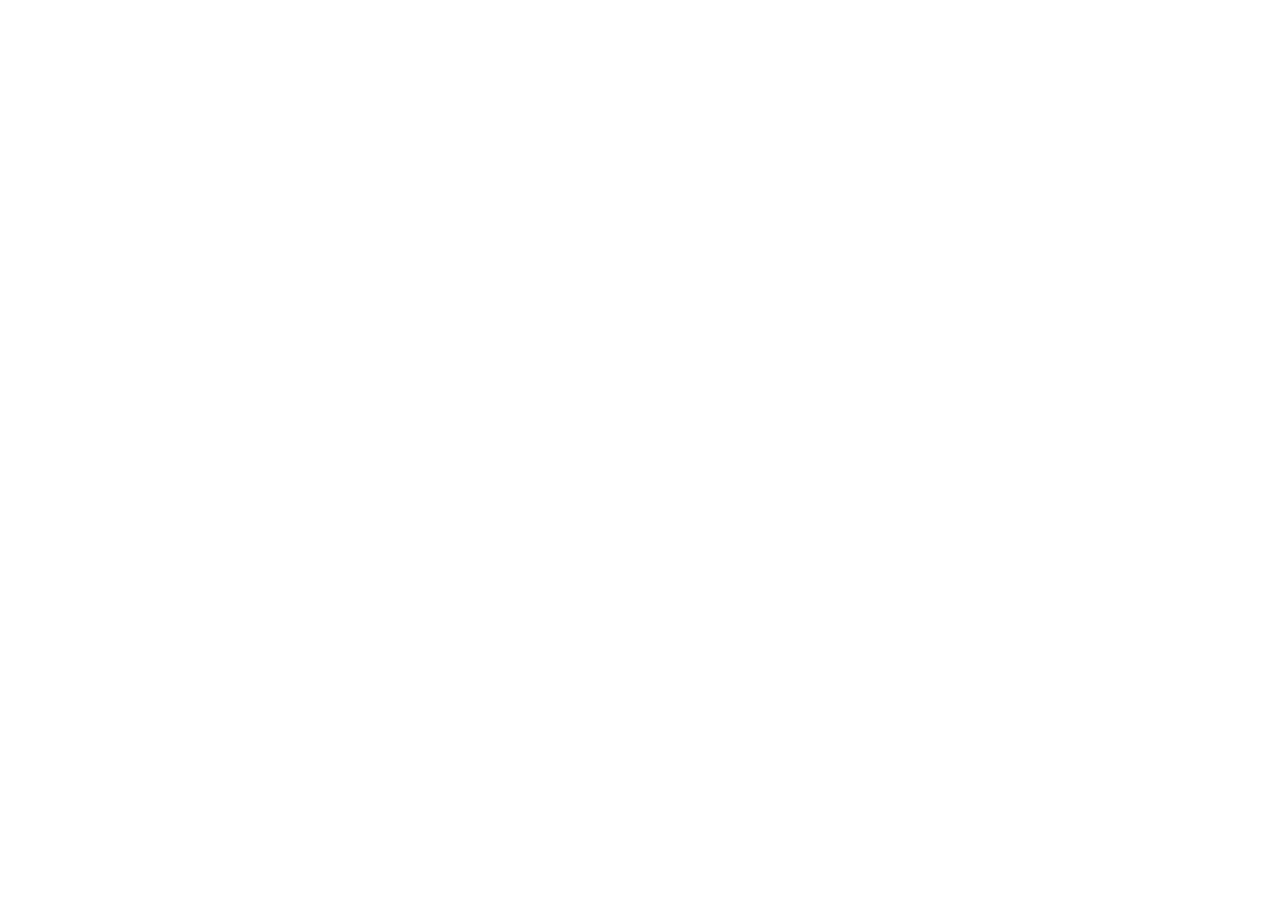
==== index.html @ 992f18fa "first commit" ====
<!DOCTYPE html>
<html lang="en">
  <head>
    <meta charset="UTF-8" />
    <meta name="viewport" content="width=device-width, initial-scale=1.0" />
    <link
      href="https://cdn.jsdelivr.net/npm/bootstrap@5.3.2/dist/css/bootstrap.min.css"
      rel="stylesheet"
      integrity="sha384-T3c6CoIi6uLrA9TneNEoa7RxnatzjcDSCmG1MXxSR1GAsXEV/Dwwykc2MPK8M2HN"
      crossorigin="anonymous"
    />
    <title>Document</title>
  </head>
  <body>
    <script
      src="https://cdn.jsdelivr.net/npm/@popperjs/core@2.11.8/dist/umd/popper.min.js"
      integrity="sha384-I7E8VVD/ismYTF4hNIPjVp/Zjvgyol6VFvRkX/vR+Vc4jQkC+hVqc2pM8ODewa9r"
      crossorigin="anonymous"
    ></script>
  </body>
</html>
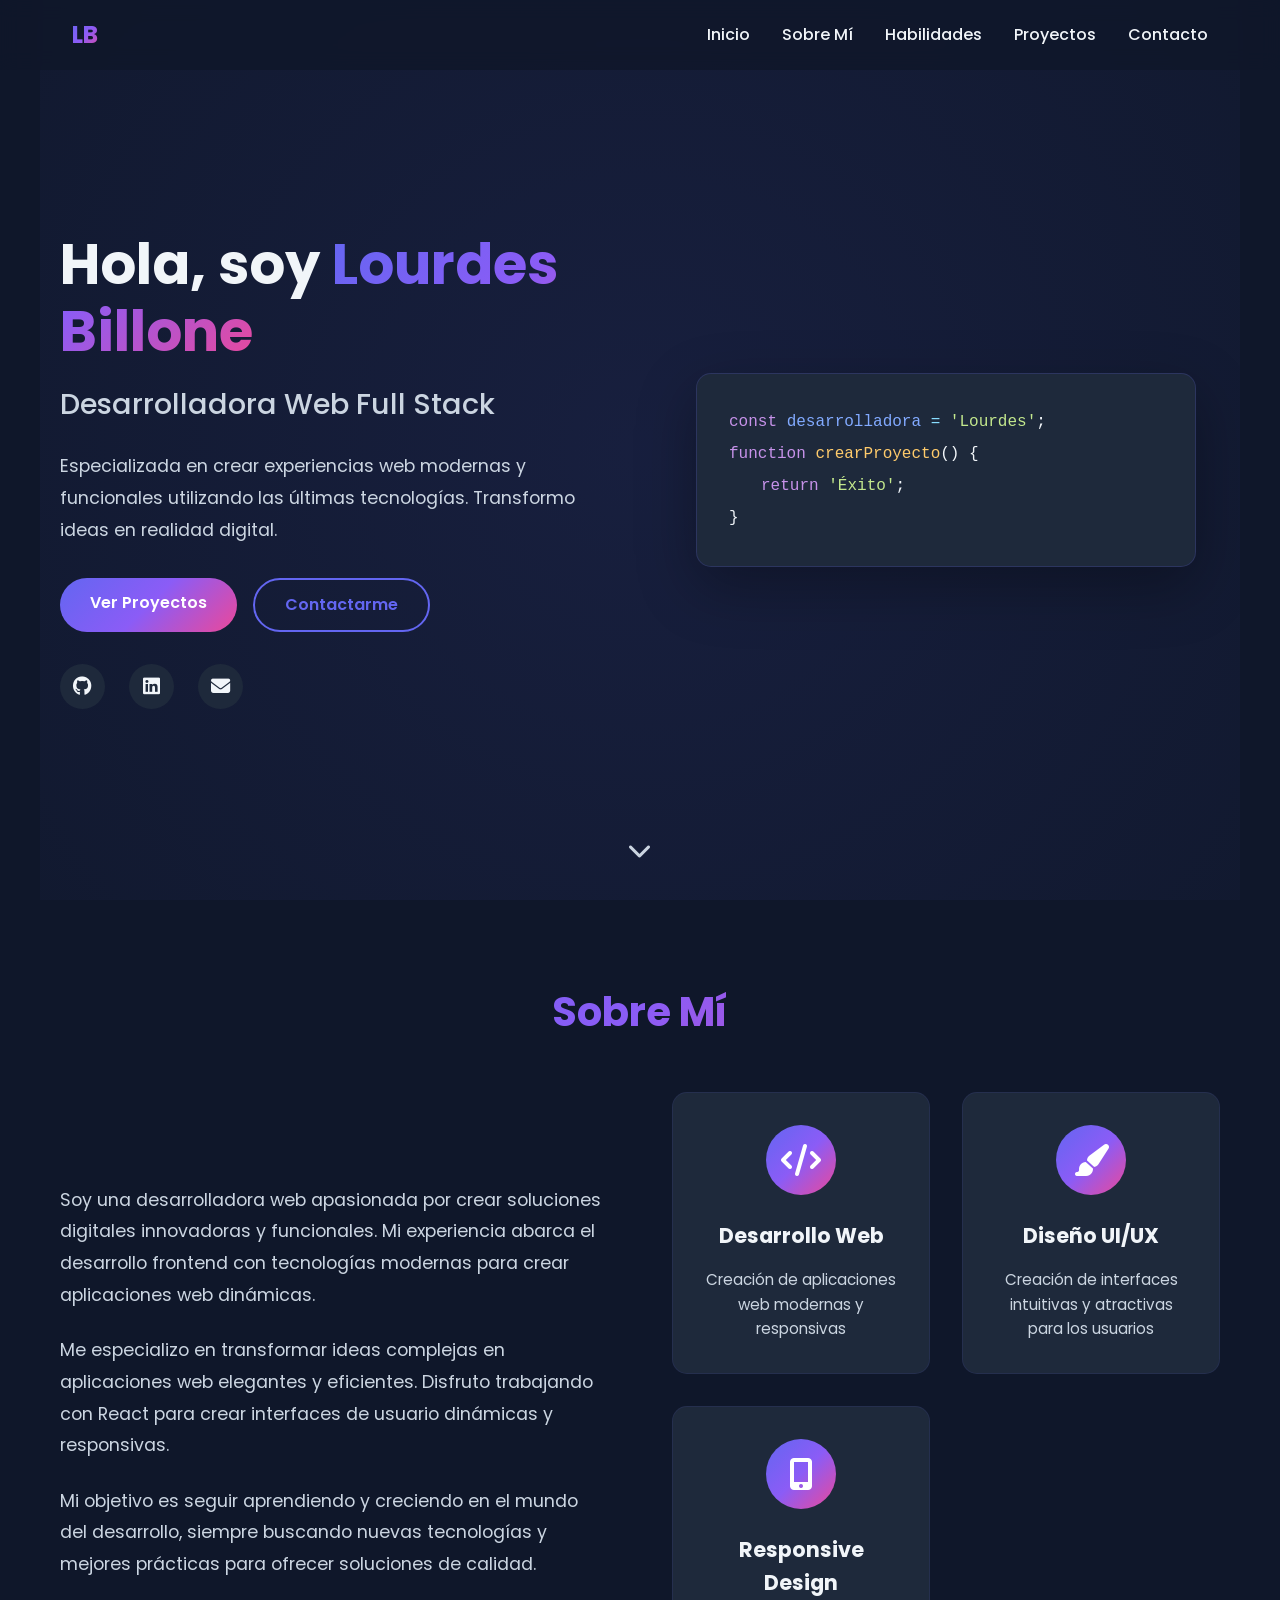
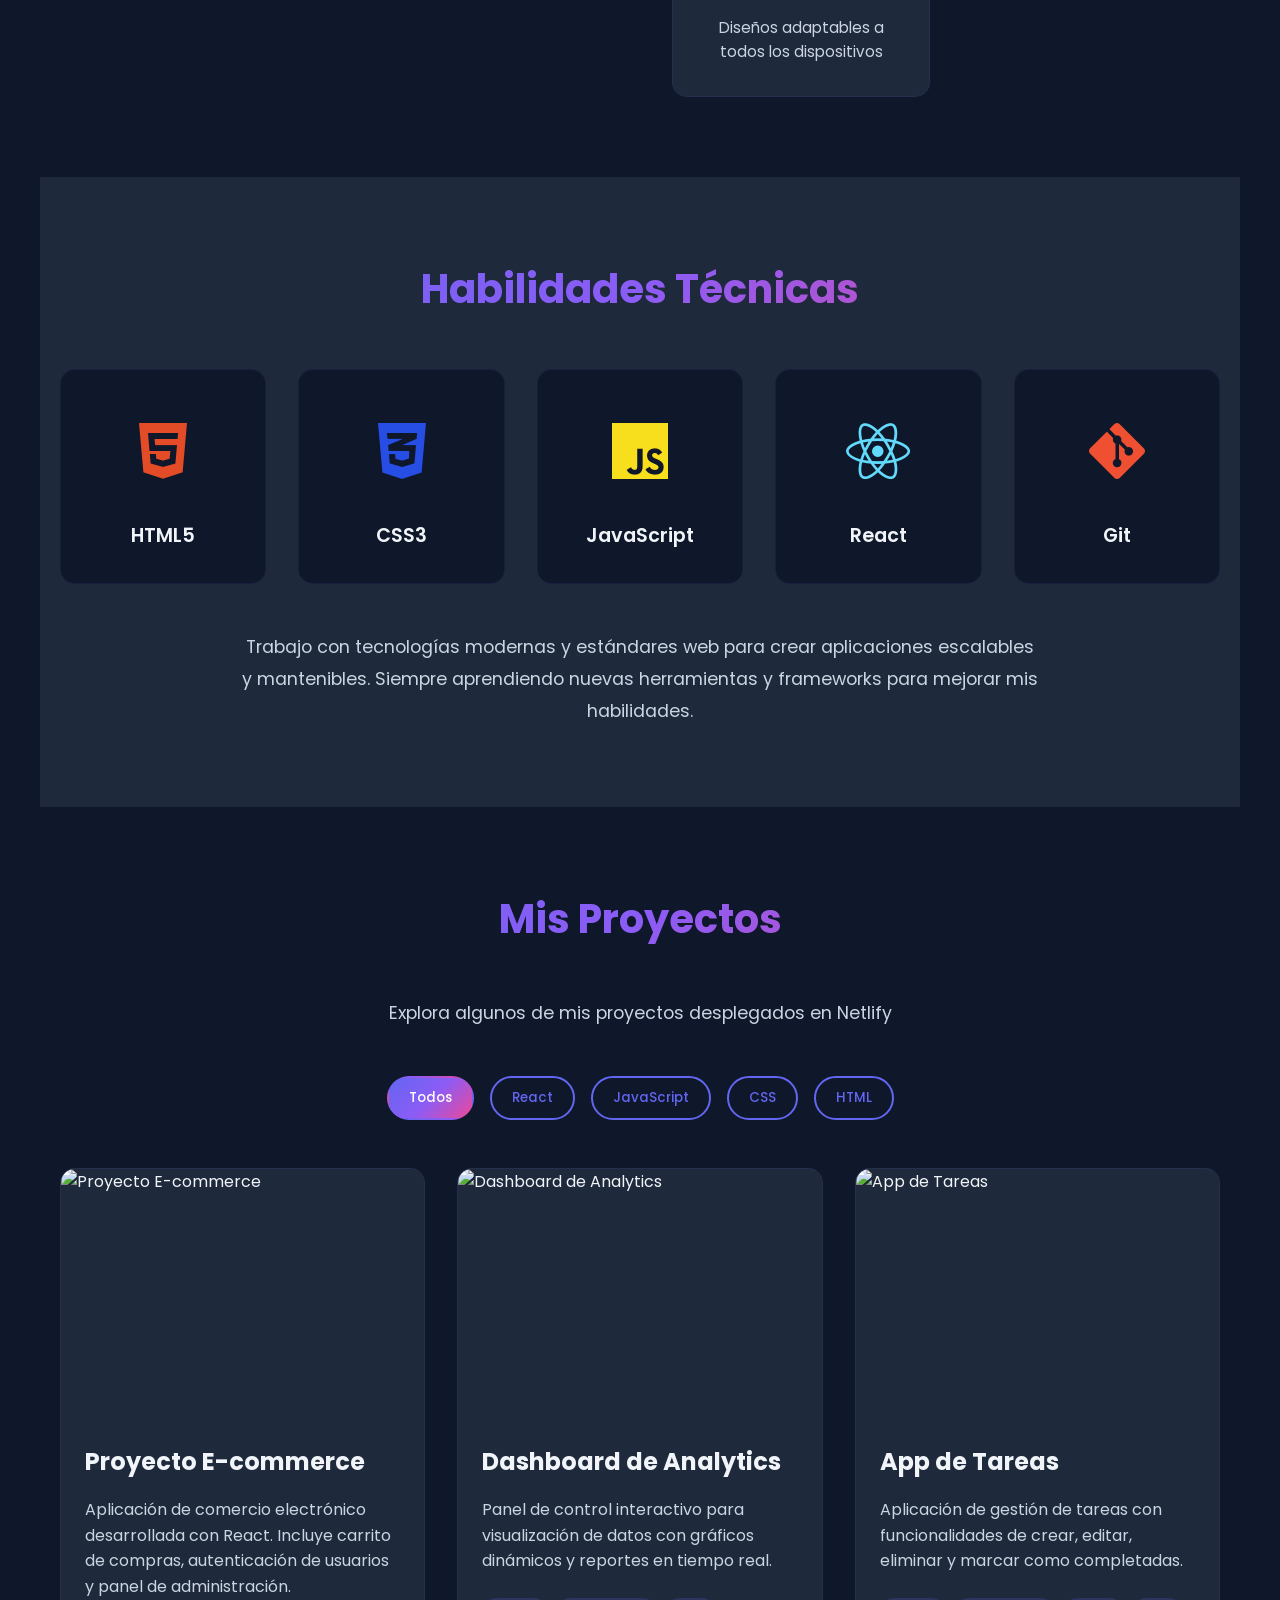
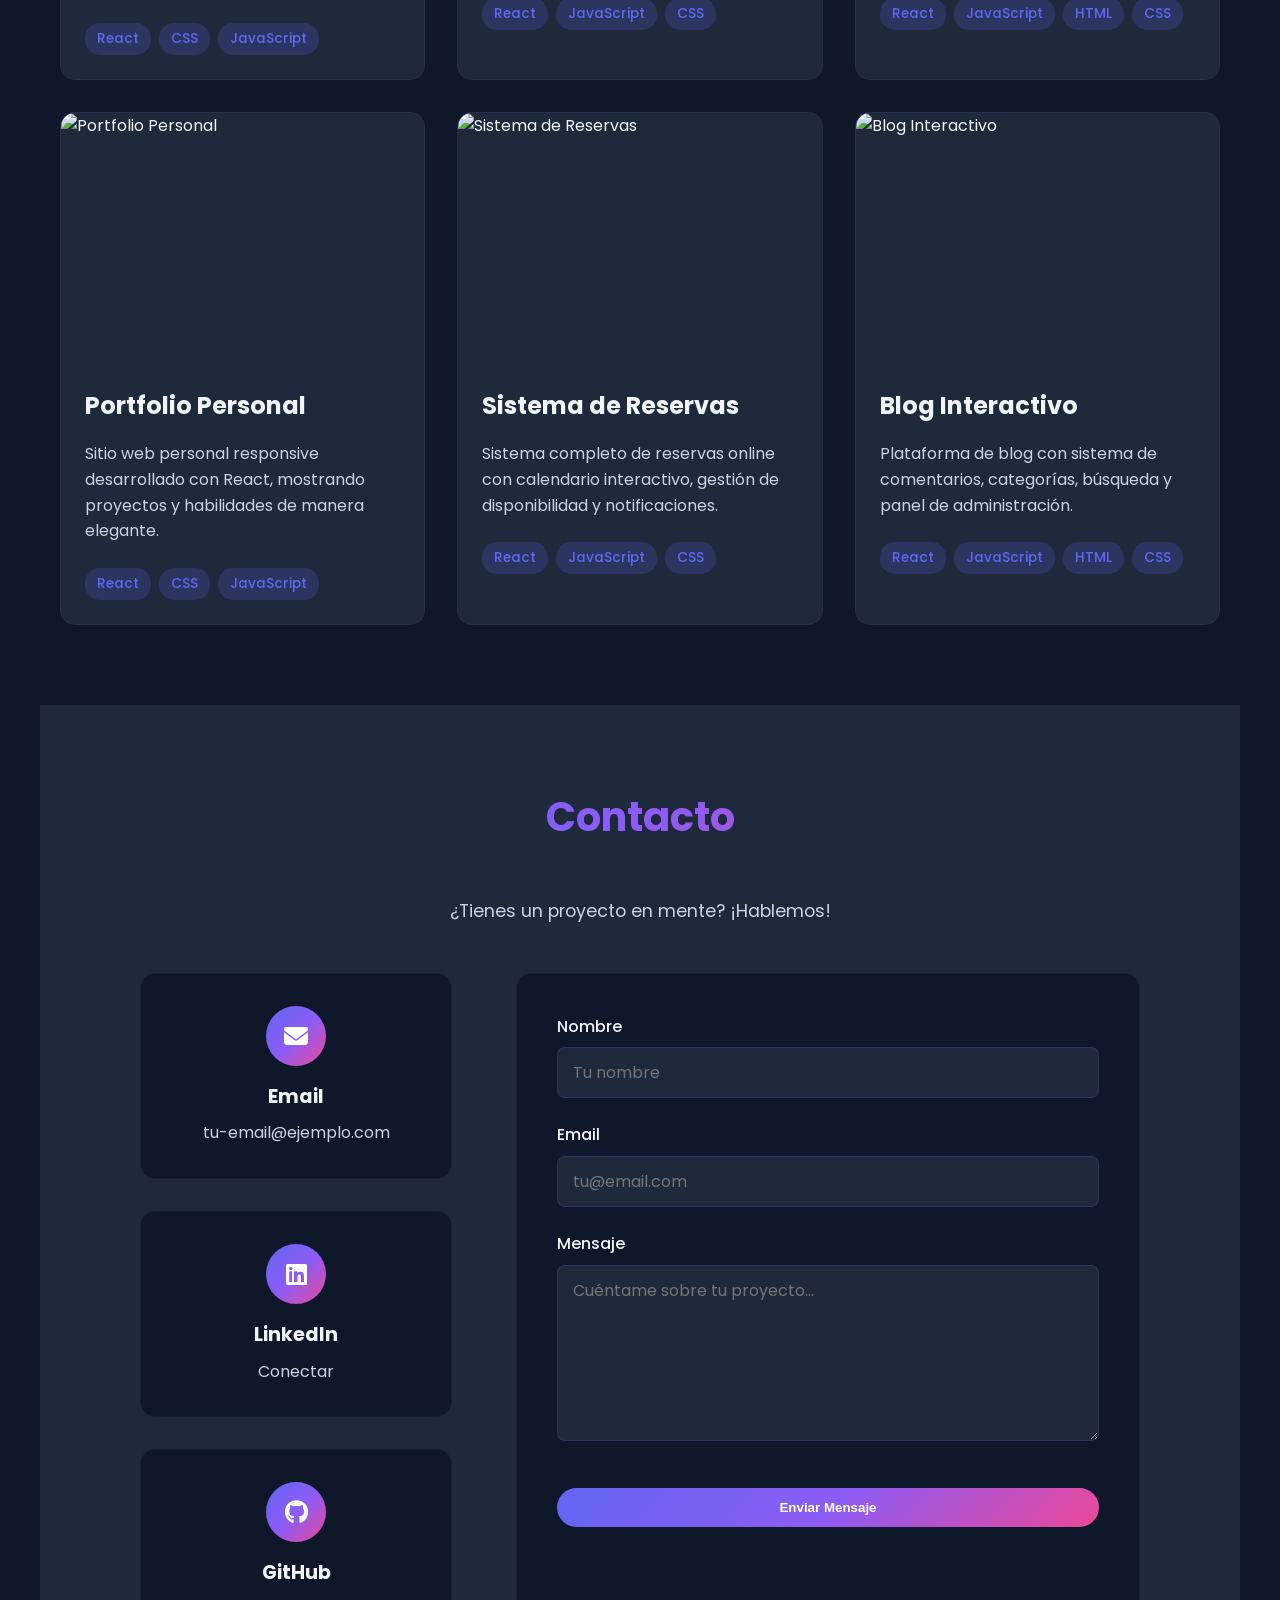
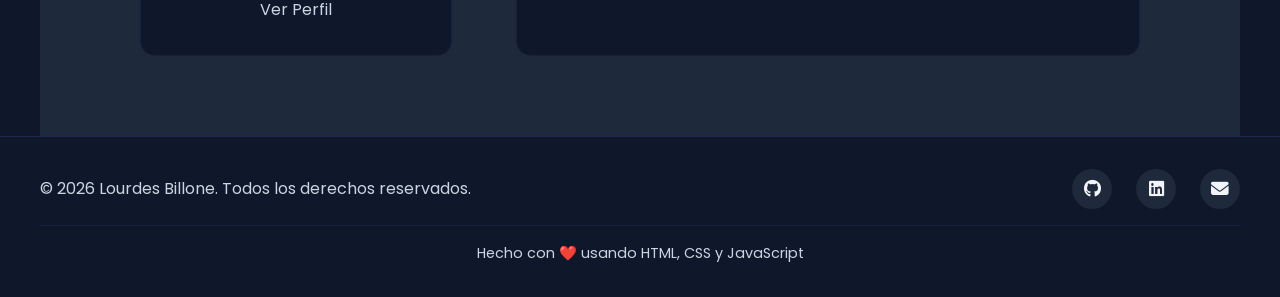
==== commit 888fdb4a: "diseño y logica ok" ====
--- a/index.html
+++ b/index.html
@@ -1,21 +1,353 @@
 <!DOCTYPE html>
-<html lang="en">
+<html lang="es">
   <head>
     <meta charset="UTF-8" />
     <meta name="viewport" content="width=device-width, initial-scale=1.0" />
+    <meta
+      name="description"
+      content="Portfolio de Lourdes Billone - Desarrolladora Web Full Stack"
+    />
+    <title>Lourdes Billone - Portfolio</title>
+    <link rel="preconnect" href="https://fonts.googleapis.com" />
+    <link rel="preconnect" href="https://fonts.gstatic.com" crossorigin />
     <link
-      href="https://cdn.jsdelivr.net/npm/bootstrap@5.3.2/dist/css/bootstrap.min.css"
+      href="https://fonts.googleapis.com/css2?family=Poppins:wght@300;400;500;600;700&display=swap"
       rel="stylesheet"
-      integrity="sha384-T3c6CoIi6uLrA9TneNEoa7RxnatzjcDSCmG1MXxSR1GAsXEV/Dwwykc2MPK8M2HN"
-      crossorigin="anonymous"
     />
-    <title>Document</title>
+    <link
+      rel="stylesheet"
+      href="https://cdnjs.cloudflare.com/ajax/libs/font-awesome/6.4.0/css/all.min.css"
+    />
+    <link rel="stylesheet" href="css/styles.css" />
   </head>
   <body>
-    <script
-      src="https://cdn.jsdelivr.net/npm/@popperjs/core@2.11.8/dist/umd/popper.min.js"
-      integrity="sha384-I7E8VVD/ismYTF4hNIPjVp/Zjvgyol6VFvRkX/vR+Vc4jQkC+hVqc2pM8ODewa9r"
-      crossorigin="anonymous"
-    ></script>
+    <!-- Header -->
+    <header class="header" id="header">
+      <nav class="nav-container">
+        <div class="logo" onclick="scrollToSection('hero')">
+          <span class="logo-text">LB</span>
+        </div>
+        <ul class="nav-menu" id="navMenu">
+          <li>
+            <a href="#hero" onclick="scrollToSection('hero'); return false;"
+              >Inicio</a
+            >
+          </li>
+          <li>
+            <a href="#about" onclick="scrollToSection('about'); return false;"
+              >Sobre Mí</a
+            >
+          </li>
+          <li>
+            <a href="#skills" onclick="scrollToSection('skills'); return false;"
+              >Habilidades</a
+            >
+          </li>
+          <li>
+            <a
+              href="#projects"
+              onclick="scrollToSection('projects'); return false;"
+              >Proyectos</a
+            >
+          </li>
+          <li>
+            <a
+              href="#contact"
+              onclick="scrollToSection('contact'); return false;"
+              >Contacto</a
+            >
+          </li>
+        </ul>
+        <div class="hamburger" id="hamburger" onclick="toggleMenu()">
+          <span></span>
+          <span></span>
+          <span></span>
+        </div>
+      </nav>
+    </header>
+
+    <!-- Hero Section -->
+    <section id="hero" class="hero">
+      <div class="hero-content">
+        <div class="hero-text">
+          <h1 class="hero-title">
+            Hola, soy <span class="gradient-text">Lourdes Billone</span>
+          </h1>
+          <h2 class="hero-subtitle">Desarrolladora Web Full Stack</h2>
+          <p class="hero-description">
+            Especializada en crear experiencias web modernas y funcionales
+            utilizando las últimas tecnologías. Transformo ideas en realidad
+            digital.
+          </p>
+          <div class="hero-buttons">
+            <a
+              href="#projects"
+              class="btn-primary"
+              onclick="scrollToSection('projects'); return false;"
+            >
+              Ver Proyectos
+            </a>
+            <a
+              href="#contact"
+              class="btn-secondary"
+              onclick="scrollToSection('contact'); return false;"
+            >
+              Contactarme
+            </a>
+          </div>
+          <div class="hero-social">
+            <a
+              href="https://github.com"
+              target="_blank"
+              rel="noopener noreferrer"
+              aria-label="GitHub"
+            >
+              <i class="fab fa-github"></i>
+            </a>
+            <a
+              href="https://linkedin.com"
+              target="_blank"
+              rel="noopener noreferrer"
+              aria-label="LinkedIn"
+            >
+              <i class="fab fa-linkedin"></i>
+            </a>
+            <a href="mailto:tu-email@ejemplo.com" aria-label="Email">
+              <i class="fas fa-envelope"></i>
+            </a>
+          </div>
+        </div>
+        <div class="hero-image">
+          <div class="hero-illustration">
+            <div class="code-snippet">
+              <div class="code-line">
+                <span class="code-keyword">const</span>
+                <span class="code-variable"> desarrolladora</span>
+                <span class="code-operator"> = </span>
+                <span class="code-string">'Lourdes'</span>;
+              </div>
+              <div class="code-line">
+                <span class="code-keyword">function</span>
+                <span class="code-function"> crearProyecto</span>() {
+              </div>
+              <div class="code-line indent">
+                <span class="code-keyword">return</span>
+                <span class="code-string"> 'Éxito'</span>;
+              </div>
+              <div class="code-line">}</div>
+            </div>
+          </div>
+        </div>
+      </div>
+      <div class="scroll-indicator">
+        <i class="fas fa-chevron-down"></i>
+      </div>
+    </section>
+
+    <!-- About Section -->
+    <section id="about" class="about">
+      <h2 class="section-title">Sobre Mí</h2>
+      <div class="about-content">
+        <div class="about-text">
+          <p>
+            Soy una desarrolladora web apasionada por crear soluciones digitales
+            innovadoras y funcionales. Mi experiencia abarca el desarrollo
+            frontend con tecnologías modernas para crear aplicaciones web
+            dinámicas.
+          </p>
+          <p>
+            Me especializo en transformar ideas complejas en aplicaciones web
+            elegantes y eficientes. Disfruto trabajando con React para crear
+            interfaces de usuario dinámicas y responsivas.
+          </p>
+          <p>
+            Mi objetivo es seguir aprendiendo y creciendo en el mundo del
+            desarrollo, siempre buscando nuevas tecnologías y mejores prácticas
+            para ofrecer soluciones de calidad.
+          </p>
+        </div>
+        <div class="about-image">
+          <div class="about-card">
+            <div class="card-icon">
+              <i class="fas fa-code"></i>
+            </div>
+            <h3>Desarrollo Web</h3>
+            <p>Creación de aplicaciones web modernas y responsivas</p>
+          </div>
+          <div class="about-card">
+            <div class="card-icon">
+              <i class="fas fa-paint-brush"></i>
+            </div>
+            <h3>Diseño UI/UX</h3>
+            <p>
+              Creación de interfaces intuitivas y atractivas para los usuarios
+            </p>
+          </div>
+          <div class="about-card">
+            <div class="card-icon">
+              <i class="fas fa-mobile-alt"></i>
+            </div>
+            <h3>Responsive Design</h3>
+            <p>Diseños adaptables a todos los dispositivos</p>
+          </div>
+        </div>
+      </div>
+    </section>
+
+    <!-- Skills Section -->
+    <section id="skills" class="skills">
+      <h2 class="section-title">Habilidades Técnicas</h2>
+      <div class="skills-container" id="skillsContainer">
+        <!-- Skills will be loaded by JavaScript -->
+      </div>
+      <div class="skills-description">
+        <p>
+          Trabajo con tecnologías modernas y estándares web para crear
+          aplicaciones escalables y mantenibles. Siempre aprendiendo nuevas
+          herramientas y frameworks para mejorar mis habilidades.
+        </p>
+      </div>
+    </section>
+
+    <!-- Projects Section -->
+    <section id="projects" class="projects">
+      <h2 class="section-title">Mis Proyectos</h2>
+      <p class="projects-subtitle">
+        Explora algunos de mis proyectos desplegados en Netlify
+      </p>
+
+      <div class="filter-buttons" id="filterButtons">
+        <!-- Filter buttons will be loaded by JavaScript -->
+      </div>
+
+      <div class="projects-grid" id="projectsGrid">
+        <!-- Projects will be loaded by JavaScript -->
+      </div>
+
+      <div class="no-projects" id="noProjects" style="display: none">
+        <p>No hay proyectos disponibles con este filtro.</p>
+      </div>
+    </section>
+
+    <!-- Contact Section -->
+    <section id="contact" class="contact">
+      <h2 class="section-title">Contacto</h2>
+      <p class="contact-subtitle">¿Tienes un proyecto en mente? ¡Hablemos!</p>
+      <div class="contact-content">
+        <div class="contact-info">
+          <div class="info-card">
+            <div class="info-icon">
+              <i class="fas fa-envelope"></i>
+            </div>
+            <h3>Email</h3>
+            <p>tu-email@ejemplo.com</p>
+          </div>
+          <div class="info-card">
+            <div class="info-icon">
+              <i class="fab fa-linkedin"></i>
+            </div>
+            <h3>LinkedIn</h3>
+            <a
+              href="https://linkedin.com"
+              target="_blank"
+              rel="noopener noreferrer"
+            >
+              Conectar
+            </a>
+          </div>
+          <div class="info-card">
+            <div class="info-icon">
+              <i class="fab fa-github"></i>
+            </div>
+            <h3>GitHub</h3>
+            <a
+              href="https://github.com"
+              target="_blank"
+              rel="noopener noreferrer"
+            >
+              Ver Perfil
+            </a>
+          </div>
+        </div>
+        <form
+          class="contact-form"
+          id="contactForm"
+          onsubmit="handleSubmit(event)"
+        >
+          <div class="form-group">
+            <label for="name">Nombre</label>
+            <input
+              type="text"
+              id="name"
+              name="name"
+              required
+              placeholder="Tu nombre"
+            />
+          </div>
+          <div class="form-group">
+            <label for="email">Email</label>
+            <input
+              type="email"
+              id="email"
+              name="email"
+              required
+              placeholder="tu@email.com"
+            />
+          </div>
+          <div class="form-group">
+            <label for="message">Mensaje</label>
+            <textarea
+              id="message"
+              name="message"
+              required
+              rows="6"
+              placeholder="Cuéntame sobre tu proyecto..."
+            ></textarea>
+          </div>
+          <button type="submit" class="btn-primary">Enviar Mensaje</button>
+        </form>
+      </div>
+    </section>
+
+    <!-- Footer -->
+    <footer class="footer">
+      <div class="footer-content">
+        <div class="footer-text">
+          <p>
+            &copy; <span id="currentYear"></span> Lourdes Billone. Todos los
+            derechos reservados.
+          </p>
+        </div>
+        <div class="footer-social">
+          <a
+            href="https://github.com"
+            target="_blank"
+            rel="noopener noreferrer"
+            aria-label="GitHub"
+          >
+            <i class="fab fa-github"></i>
+          </a>
+          <a
+            href="https://linkedin.com"
+            target="_blank"
+            rel="noopener noreferrer"
+            aria-label="LinkedIn"
+          >
+            <i class="fab fa-linkedin"></i>
+          </a>
+          <a href="mailto:tu-email@ejemplo.com" aria-label="Email">
+            <i class="fas fa-envelope"></i>
+          </a>
+        </div>
+      </div>
+      <div class="footer-bottom">
+        <p>
+          Hecho con <span class="heart">❤️</span> usando HTML, CSS y JavaScript
+        </p>
+      </div>
+    </footer>
+
+    <script src="js/projects.js"></script>
+    <script src="js/main.js"></script>
   </body>
 </html>
--- a/css/styles.css
+++ b/css/styles.css
@@ -0,0 +1,1004 @@
+* {
+  margin: 0;
+  padding: 0;
+  box-sizing: border-box;
+}
+
+:root {
+  --primary-color: #6366f1;
+  --secondary-color: #8b5cf6;
+  --accent-color: #ec4899;
+  --dark-bg: #0f172a;
+  --dark-card: #1e293b;
+  --text-primary: #f1f5f9;
+  --text-secondary: #cbd5e1;
+  --gradient: linear-gradient(135deg, #6366f1 0%, #8b5cf6 50%, #ec4899 100%);
+}
+
+body {
+  font-family: 'Poppins', sans-serif;
+  background-color: var(--dark-bg);
+  color: var(--text-primary);
+  line-height: 1.6;
+  overflow-x: hidden;
+}
+
+html {
+  scroll-behavior: smooth;
+}
+
+/* Scrollbar personalizada */
+::-webkit-scrollbar {
+  width: 10px;
+}
+
+::-webkit-scrollbar-track {
+  background: var(--dark-bg);
+}
+
+::-webkit-scrollbar-thumb {
+  background: var(--gradient);
+  border-radius: 5px;
+}
+
+::-webkit-scrollbar-thumb:hover {
+  background: var(--primary-color);
+}
+
+/* Header */
+.header {
+  position: fixed;
+  top: 0;
+  width: 100%;
+  z-index: 1000;
+  background: rgba(15, 23, 42, 0.8);
+  backdrop-filter: blur(10px);
+  transition: all 0.3s ease;
+}
+
+.header.scrolled {
+  background: rgba(15, 23, 42, 0.95);
+  box-shadow: 0 4px 20px rgba(0, 0, 0, 0.3);
+}
+
+.nav-container {
+  max-width: 1200px;
+  margin: 0 auto;
+  padding: 1rem 2rem;
+  display: flex;
+  justify-content: space-between;
+  align-items: center;
+}
+
+.logo {
+  font-size: 1.5rem;
+  font-weight: 700;
+  cursor: pointer;
+  background: var(--gradient);
+  -webkit-background-clip: text;
+  -webkit-text-fill-color: transparent;
+  background-clip: text;
+}
+
+.nav-menu {
+  display: flex;
+  list-style: none;
+  gap: 2rem;
+  align-items: center;
+}
+
+.nav-menu a {
+  color: var(--text-primary);
+  text-decoration: none;
+  font-weight: 500;
+  transition: color 0.3s ease;
+  position: relative;
+}
+
+.nav-menu a::after {
+  content: '';
+  position: absolute;
+  bottom: -5px;
+  left: 0;
+  width: 0;
+  height: 2px;
+  background: var(--gradient);
+  transition: width 0.3s ease;
+}
+
+.nav-menu a:hover {
+  color: var(--primary-color);
+}
+
+.nav-menu a:hover::after {
+  width: 100%;
+}
+
+.hamburger {
+  display: none;
+  flex-direction: column;
+  cursor: pointer;
+  gap: 5px;
+}
+
+.hamburger span {
+  width: 25px;
+  height: 3px;
+  background: var(--text-primary);
+  border-radius: 3px;
+  transition: all 0.3s ease;
+}
+
+/* Hero Section */
+.hero {
+  min-height: 100vh;
+  display: flex;
+  align-items: center;
+  justify-content: center;
+  padding: 120px 20px 80px;
+  position: relative;
+  overflow: hidden;
+}
+
+.hero::before {
+  content: '';
+  position: absolute;
+  top: -50%;
+  right: -50%;
+  width: 200%;
+  height: 200%;
+  background: radial-gradient(circle, rgba(99, 102, 241, 0.1) 0%, transparent 70%);
+  animation: pulse 15s ease-in-out infinite;
+}
+
+@keyframes pulse {
+  0%, 100% {
+    transform: scale(1);
+    opacity: 0.5;
+  }
+  50% {
+    transform: scale(1.1);
+    opacity: 0.8;
+  }
+}
+
+.hero-content {
+  max-width: 1200px;
+  width: 100%;
+  display: grid;
+  grid-template-columns: 1fr 1fr;
+  gap: 4rem;
+  align-items: center;
+  position: relative;
+  z-index: 1;
+}
+
+.hero-text {
+  animation: fadeInUp 0.8s ease-out;
+}
+
+.hero-title {
+  font-size: 3.5rem;
+  font-weight: 700;
+  line-height: 1.2;
+  margin-bottom: 1rem;
+}
+
+.gradient-text {
+  background: var(--gradient);
+  -webkit-background-clip: text;
+  -webkit-text-fill-color: transparent;
+  background-clip: text;
+}
+
+.hero-subtitle {
+  font-size: 1.8rem;
+  color: var(--text-secondary);
+  margin-bottom: 1.5rem;
+  font-weight: 500;
+}
+
+.hero-description {
+  font-size: 1.1rem;
+  color: var(--text-secondary);
+  margin-bottom: 2rem;
+  line-height: 1.8;
+}
+
+.hero-buttons {
+  display: flex;
+  gap: 1rem;
+  margin-bottom: 2rem;
+  flex-wrap: wrap;
+}
+
+.hero-social {
+  display: flex;
+  gap: 1.5rem;
+}
+
+.hero-social a {
+  width: 45px;
+  height: 45px;
+  border-radius: 50%;
+  background: var(--dark-card);
+  display: flex;
+  align-items: center;
+  justify-content: center;
+  color: var(--text-primary);
+  font-size: 1.2rem;
+  transition: all 0.3s ease;
+  text-decoration: none;
+}
+
+.hero-social a:hover {
+  background: var(--gradient);
+  transform: translateY(-5px);
+  box-shadow: 0 10px 25px rgba(99, 102, 241, 0.4);
+}
+
+.hero-image {
+  display: flex;
+  justify-content: center;
+  align-items: center;
+  animation: fadeIn 1s ease-out 0.3s both;
+}
+
+.hero-illustration {
+  width: 100%;
+  max-width: 500px;
+}
+
+.code-snippet {
+  background: var(--dark-card);
+  border-radius: 15px;
+  padding: 2rem;
+  box-shadow: 0 20px 60px rgba(0, 0, 0, 0.3);
+  border: 1px solid rgba(99, 102, 241, 0.2);
+}
+
+.code-line {
+  font-family: 'Courier New', monospace;
+  font-size: 1rem;
+  line-height: 2;
+  color: var(--text-primary);
+}
+
+.code-line.indent {
+  padding-left: 2rem;
+}
+
+.code-keyword {
+  color: #c792ea;
+}
+
+.code-variable {
+  color: #82aaff;
+}
+
+.code-operator {
+  color: #89ddff;
+}
+
+.code-string {
+  color: #c3e88d;
+}
+
+.code-function {
+  color: #ffcb6b;
+}
+
+.scroll-indicator {
+  position: absolute;
+  bottom: 30px;
+  left: 50%;
+  transform: translateX(-50%);
+  animation: bounce 2s infinite;
+  color: var(--text-secondary);
+  font-size: 1.5rem;
+}
+
+@keyframes bounce {
+  0%, 20%, 50%, 80%, 100% {
+    transform: translateX(-50%) translateY(0);
+  }
+  40% {
+    transform: translateX(-50%) translateY(-10px);
+  }
+  60% {
+    transform: translateX(-50%) translateY(-5px);
+  }
+}
+
+@keyframes fadeInUp {
+  from {
+    opacity: 0;
+    transform: translateY(30px);
+  }
+  to {
+    opacity: 1;
+    transform: translateY(0);
+  }
+}
+
+@keyframes fadeIn {
+  from {
+    opacity: 0;
+  }
+  to {
+    opacity: 1;
+  }
+}
+
+/* Secciones */
+section {
+  padding: 80px 20px;
+  max-width: 1200px;
+  margin: 0 auto;
+}
+
+.section-title {
+  font-size: 2.5rem;
+  font-weight: 700;
+  text-align: center;
+  margin-bottom: 3rem;
+  background: var(--gradient);
+  -webkit-background-clip: text;
+  -webkit-text-fill-color: transparent;
+  background-clip: text;
+}
+
+/* About Section */
+.about {
+  background: var(--dark-bg);
+}
+
+.about-content {
+  display: grid;
+  grid-template-columns: 1fr 1fr;
+  gap: 4rem;
+  align-items: center;
+}
+
+.about-text {
+  font-size: 1.1rem;
+  line-height: 1.8;
+  color: var(--text-secondary);
+}
+
+.about-text p {
+  margin-bottom: 1.5rem;
+}
+
+.about-image {
+  display: grid;
+  grid-template-columns: repeat(auto-fit, minmax(200px, 1fr));
+  gap: 2rem;
+}
+
+.about-card {
+  background: var(--dark-card);
+  padding: 2rem;
+  border-radius: 15px;
+  text-align: center;
+  transition: transform 0.3s ease, box-shadow 0.3s ease;
+  border: 1px solid rgba(99, 102, 241, 0.1);
+}
+
+.about-card:hover {
+  transform: translateY(-10px);
+  box-shadow: 0 20px 40px rgba(99, 102, 241, 0.2);
+  border-color: var(--primary-color);
+}
+
+.card-icon {
+  width: 70px;
+  height: 70px;
+  margin: 0 auto 1.5rem;
+  background: var(--gradient);
+  border-radius: 50%;
+  display: flex;
+  align-items: center;
+  justify-content: center;
+  font-size: 2rem;
+  color: white;
+}
+
+.about-card h3 {
+  font-size: 1.3rem;
+  margin-bottom: 1rem;
+  color: var(--text-primary);
+}
+
+.about-card p {
+  color: var(--text-secondary);
+  font-size: 0.95rem;
+  line-height: 1.6;
+}
+
+/* Skills Section */
+.skills {
+  background: var(--dark-card);
+}
+
+.skills-container {
+  display: grid;
+  grid-template-columns: repeat(auto-fit, minmax(150px, 1fr));
+  gap: 2rem;
+  margin-bottom: 3rem;
+}
+
+.skill-card {
+  background: var(--dark-bg);
+  padding: 2rem;
+  border-radius: 15px;
+  text-align: center;
+  transition: transform 0.3s ease, box-shadow 0.3s ease;
+  border: 1px solid rgba(99, 102, 241, 0.1);
+}
+
+.skill-card:hover {
+  transform: translateY(-10px) scale(1.05);
+  box-shadow: 0 20px 40px rgba(99, 102, 241, 0.3);
+  border-color: var(--primary-color);
+}
+
+.skill-icon {
+  font-size: 4rem;
+  margin-bottom: 1rem;
+  transition: transform 0.3s ease;
+}
+
+.skill-card:hover .skill-icon {
+  transform: scale(1.2) rotate(5deg);
+}
+
+.skill-card h3 {
+  font-size: 1.2rem;
+  color: var(--text-primary);
+  font-weight: 600;
+}
+
+.skills-description {
+  text-align: center;
+  max-width: 800px;
+  margin: 0 auto;
+  color: var(--text-secondary);
+  font-size: 1.1rem;
+  line-height: 1.8;
+}
+
+/* Projects Section */
+.projects {
+  background: var(--dark-bg);
+}
+
+.projects-subtitle {
+  text-align: center;
+  color: var(--text-secondary);
+  font-size: 1.1rem;
+  margin-bottom: 3rem;
+}
+
+.filter-buttons {
+  display: flex;
+  justify-content: center;
+  gap: 1rem;
+  margin-bottom: 3rem;
+  flex-wrap: wrap;
+}
+
+.filter-btn {
+  padding: 10px 20px;
+  border: 2px solid var(--primary-color);
+  background: transparent;
+  color: var(--primary-color);
+  border-radius: 25px;
+  cursor: pointer;
+  font-weight: 500;
+  transition: all 0.3s ease;
+  font-family: 'Poppins', sans-serif;
+}
+
+.filter-btn:hover {
+  background: var(--primary-color);
+  color: white;
+  transform: translateY(-2px);
+}
+
+.filter-btn.active {
+  background: var(--gradient);
+  border-color: transparent;
+  color: white;
+}
+
+.projects-grid {
+  display: grid;
+  grid-template-columns: repeat(auto-fill, minmax(350px, 1fr));
+  gap: 2rem;
+}
+
+.project-card {
+  background: var(--dark-card);
+  border-radius: 15px;
+  overflow: hidden;
+  transition: transform 0.3s ease, box-shadow 0.3s ease;
+  border: 1px solid rgba(99, 102, 241, 0.1);
+}
+
+.project-card:hover {
+  transform: translateY(-10px);
+  box-shadow: 0 20px 40px rgba(99, 102, 241, 0.3);
+  border-color: var(--primary-color);
+}
+
+.project-image {
+  position: relative;
+  width: 100%;
+  height: 250px;
+  overflow: hidden;
+}
+
+.project-image img {
+  width: 100%;
+  height: 100%;
+  object-fit: cover;
+  transition: transform 0.3s ease;
+}
+
+.project-card:hover .project-image img {
+  transform: scale(1.1);
+}
+
+.project-overlay {
+  position: absolute;
+  top: 0;
+  left: 0;
+  width: 100%;
+  height: 100%;
+  background: rgba(15, 23, 42, 0.9);
+  display: flex;
+  align-items: center;
+  justify-content: center;
+  gap: 1rem;
+  opacity: 0;
+  transition: opacity 0.3s ease;
+}
+
+.project-card:hover .project-overlay {
+  opacity: 1;
+}
+
+.project-link {
+  padding: 12px 24px;
+  background: var(--gradient);
+  color: white;
+  text-decoration: none;
+  border-radius: 25px;
+  font-weight: 600;
+  display: flex;
+  align-items: center;
+  gap: 8px;
+  transition: transform 0.3s ease;
+}
+
+.project-link:hover {
+  transform: scale(1.05);
+}
+
+.project-link.github {
+  background: var(--dark-card);
+  border: 2px solid var(--primary-color);
+  color: var(--primary-color);
+}
+
+.project-link.github:hover {
+  background: var(--primary-color);
+  color: white;
+}
+
+.project-content {
+  padding: 1.5rem;
+}
+
+.project-content h3 {
+  font-size: 1.5rem;
+  margin-bottom: 1rem;
+  color: var(--text-primary);
+}
+
+.project-content p {
+  color: var(--text-secondary);
+  line-height: 1.6;
+  margin-bottom: 1.5rem;
+}
+
+.project-technologies {
+  display: flex;
+  flex-wrap: wrap;
+  gap: 0.5rem;
+}
+
+.tech-tag {
+  padding: 5px 12px;
+  background: rgba(99, 102, 241, 0.2);
+  color: var(--primary-color);
+  border-radius: 15px;
+  font-size: 0.85rem;
+  font-weight: 500;
+}
+
+.no-projects {
+  text-align: center;
+  padding: 3rem;
+  color: var(--text-secondary);
+  font-size: 1.2rem;
+}
+
+/* Contact Section */
+.contact {
+  background: var(--dark-card);
+}
+
+.contact-subtitle {
+  text-align: center;
+  color: var(--text-secondary);
+  font-size: 1.1rem;
+  margin-bottom: 3rem;
+}
+
+.contact-content {
+  display: grid;
+  grid-template-columns: 1fr 2fr;
+  gap: 4rem;
+  max-width: 1000px;
+  margin: 0 auto;
+}
+
+.contact-info {
+  display: flex;
+  flex-direction: column;
+  gap: 2rem;
+}
+
+.info-card {
+  background: var(--dark-bg);
+  padding: 2rem;
+  border-radius: 15px;
+  text-align: center;
+  border: 1px solid rgba(99, 102, 241, 0.1);
+  transition: transform 0.3s ease, box-shadow 0.3s ease;
+}
+
+.info-card:hover {
+  transform: translateY(-5px);
+  box-shadow: 0 10px 30px rgba(99, 102, 241, 0.2);
+  border-color: var(--primary-color);
+}
+
+.info-icon {
+  width: 60px;
+  height: 60px;
+  margin: 0 auto 1rem;
+  background: var(--gradient);
+  border-radius: 50%;
+  display: flex;
+  align-items: center;
+  justify-content: center;
+  font-size: 1.5rem;
+  color: white;
+}
+
+.info-card h3 {
+  font-size: 1.2rem;
+  margin-bottom: 0.5rem;
+  color: var(--text-primary);
+}
+
+.info-card p,
+.info-card a {
+  color: var(--text-secondary);
+  text-decoration: none;
+  transition: color 0.3s ease;
+}
+
+.info-card a:hover {
+  color: var(--primary-color);
+}
+
+.contact-form {
+  background: var(--dark-bg);
+  padding: 2.5rem;
+  border-radius: 15px;
+  border: 1px solid rgba(99, 102, 241, 0.1);
+}
+
+.form-group {
+  margin-bottom: 1.5rem;
+}
+
+.form-group label {
+  display: block;
+  margin-bottom: 0.5rem;
+  color: var(--text-primary);
+  font-weight: 500;
+}
+
+.form-group input,
+.form-group textarea {
+  width: 100%;
+  padding: 12px 15px;
+  background: var(--dark-card);
+  border: 1px solid rgba(99, 102, 241, 0.2);
+  border-radius: 8px;
+  color: var(--text-primary);
+  font-family: 'Poppins', sans-serif;
+  font-size: 1rem;
+  transition: border-color 0.3s ease;
+}
+
+.form-group input:focus,
+.form-group textarea:focus {
+  outline: none;
+  border-color: var(--primary-color);
+}
+
+.form-group textarea {
+  resize: vertical;
+  min-height: 120px;
+}
+
+.contact-form .btn-primary {
+  width: 100%;
+  margin-top: 1rem;
+}
+
+/* Footer */
+.footer {
+  background: var(--dark-bg);
+  border-top: 1px solid rgba(99, 102, 241, 0.2);
+  padding: 2rem 20px;
+}
+
+.footer-content {
+  max-width: 1200px;
+  margin: 0 auto;
+  display: flex;
+  justify-content: space-between;
+  align-items: center;
+  margin-bottom: 1rem;
+}
+
+.footer-text p {
+  color: var(--text-secondary);
+}
+
+.footer-social {
+  display: flex;
+  gap: 1.5rem;
+}
+
+.footer-social a {
+  width: 40px;
+  height: 40px;
+  border-radius: 50%;
+  background: var(--dark-card);
+  display: flex;
+  align-items: center;
+  justify-content: center;
+  color: var(--text-primary);
+  font-size: 1.1rem;
+  transition: all 0.3s ease;
+  text-decoration: none;
+}
+
+.footer-social a:hover {
+  background: var(--gradient);
+  transform: translateY(-3px);
+}
+
+.footer-bottom {
+  text-align: center;
+  padding-top: 1rem;
+  border-top: 1px solid rgba(99, 102, 241, 0.1);
+  max-width: 1200px;
+  margin: 0 auto;
+}
+
+.footer-bottom p {
+  color: var(--text-secondary);
+  font-size: 0.9rem;
+}
+
+.heart {
+  color: var(--accent-color);
+  animation: heartbeat 1.5s ease-in-out infinite;
+}
+
+@keyframes heartbeat {
+  0%, 100% {
+    transform: scale(1);
+  }
+  50% {
+    transform: scale(1.2);
+  }
+}
+
+/* Botones */
+.btn-primary {
+  background: var(--gradient);
+  border: none;
+  padding: 12px 30px;
+  border-radius: 30px;
+  color: white;
+  font-weight: 600;
+  cursor: pointer;
+  transition: transform 0.3s ease, box-shadow 0.3s ease;
+  text-decoration: none;
+  display: inline-block;
+}
+
+.btn-primary:hover {
+  transform: translateY(-2px);
+  box-shadow: 0 10px 25px rgba(99, 102, 241, 0.4);
+}
+
+.btn-secondary {
+  background: transparent;
+  border: 2px solid var(--primary-color);
+  padding: 12px 30px;
+  border-radius: 30px;
+  color: var(--primary-color);
+  font-weight: 600;
+  cursor: pointer;
+  transition: all 0.3s ease;
+  text-decoration: none;
+  display: inline-block;
+}
+
+.btn-secondary:hover {
+  background: var(--primary-color);
+  color: white;
+  transform: translateY(-2px);
+}
+
+/* Responsive */
+@media (max-width: 768px) {
+  section {
+    padding: 60px 20px;
+  }
+
+  .section-title {
+    font-size: 2rem;
+    margin-bottom: 2rem;
+  }
+
+  .hamburger {
+    display: flex;
+  }
+
+  .nav-menu {
+    position: fixed;
+    left: -100%;
+    top: 70px;
+    flex-direction: column;
+    background: var(--dark-card);
+    width: 100%;
+    text-align: center;
+    transition: 0.3s;
+    box-shadow: 0 10px 27px rgba(0, 0, 0, 0.05);
+    padding: 2rem 0;
+    gap: 0;
+  }
+
+  .nav-menu.active {
+    left: 0;
+  }
+
+  .nav-menu li {
+    padding: 1rem 0;
+    width: 100%;
+  }
+
+  .hamburger.active span:nth-child(1) {
+    transform: rotate(45deg) translate(5px, 5px);
+  }
+
+  .hamburger.active span:nth-child(2) {
+    opacity: 0;
+  }
+
+  .hamburger.active span:nth-child(3) {
+    transform: rotate(-45deg) translate(7px, -6px);
+  }
+
+  .hero-content {
+    grid-template-columns: 1fr;
+    text-align: center;
+  }
+
+  .hero-title {
+    font-size: 2.5rem;
+  }
+
+  .hero-subtitle {
+    font-size: 1.5rem;
+  }
+
+  .hero-buttons {
+    justify-content: center;
+  }
+
+  .hero-social {
+    justify-content: center;
+  }
+
+  .about-content {
+    grid-template-columns: 1fr;
+  }
+
+  .about-image {
+    grid-template-columns: 1fr;
+  }
+
+  .skills-container {
+    grid-template-columns: repeat(auto-fit, minmax(120px, 1fr));
+    gap: 1.5rem;
+  }
+
+  .skill-icon {
+    font-size: 3rem;
+  }
+
+  .projects-grid {
+    grid-template-columns: 1fr;
+  }
+
+  .filter-buttons {
+    gap: 0.5rem;
+  }
+
+  .filter-btn {
+    padding: 8px 16px;
+    font-size: 0.9rem;
+  }
+
+  .project-overlay {
+    flex-direction: column;
+  }
+
+  .contact-content {
+    grid-template-columns: 1fr;
+  }
+
+  .contact-info {
+    flex-direction: row;
+    flex-wrap: wrap;
+  }
+
+  .info-card {
+    flex: 1;
+    min-width: 200px;
+  }
+
+  .contact-form {
+    padding: 1.5rem;
+  }
+
+  .footer-content {
+    flex-direction: column;
+    gap: 1.5rem;
+    text-align: center;
+  }
+}
+
+@media (max-width: 968px) {
+  .hero-title {
+    font-size: 2rem;
+  }
+
+  .hero-subtitle {
+    font-size: 1.2rem;
+  }
+}
+
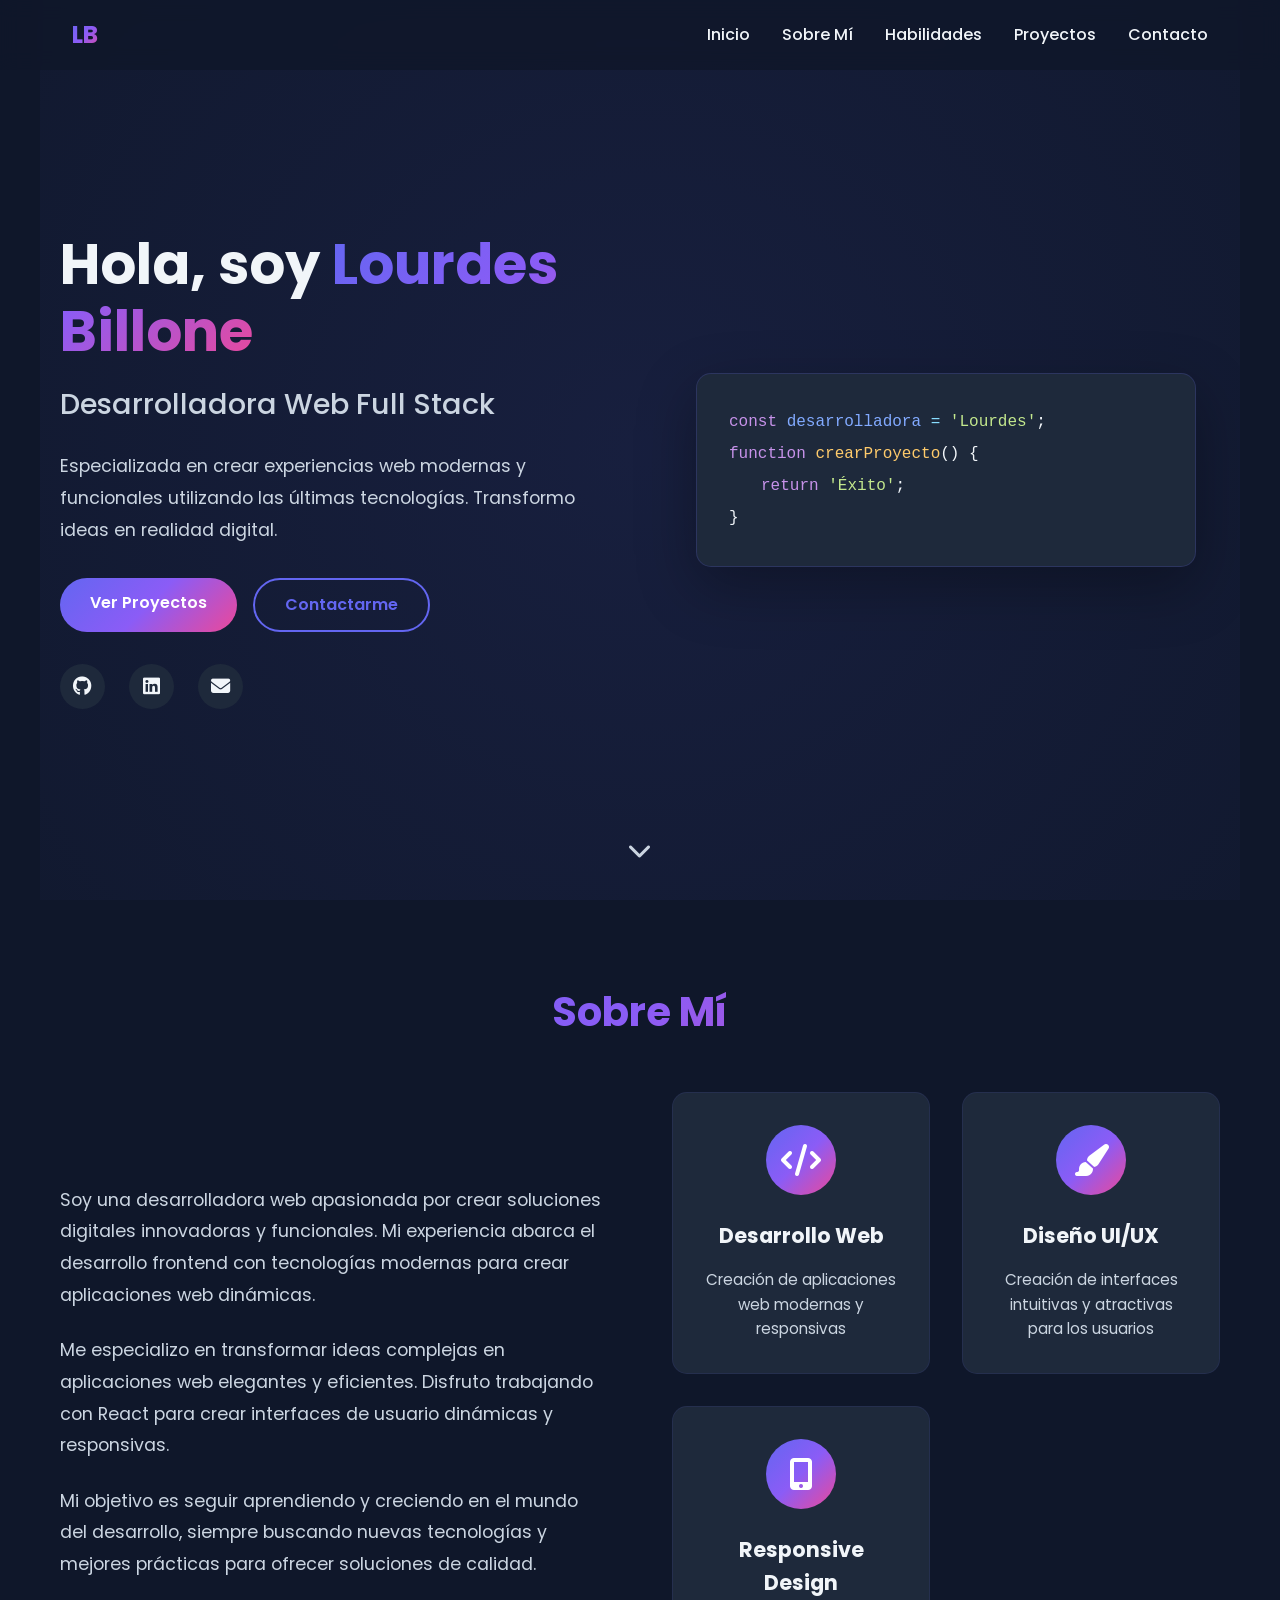
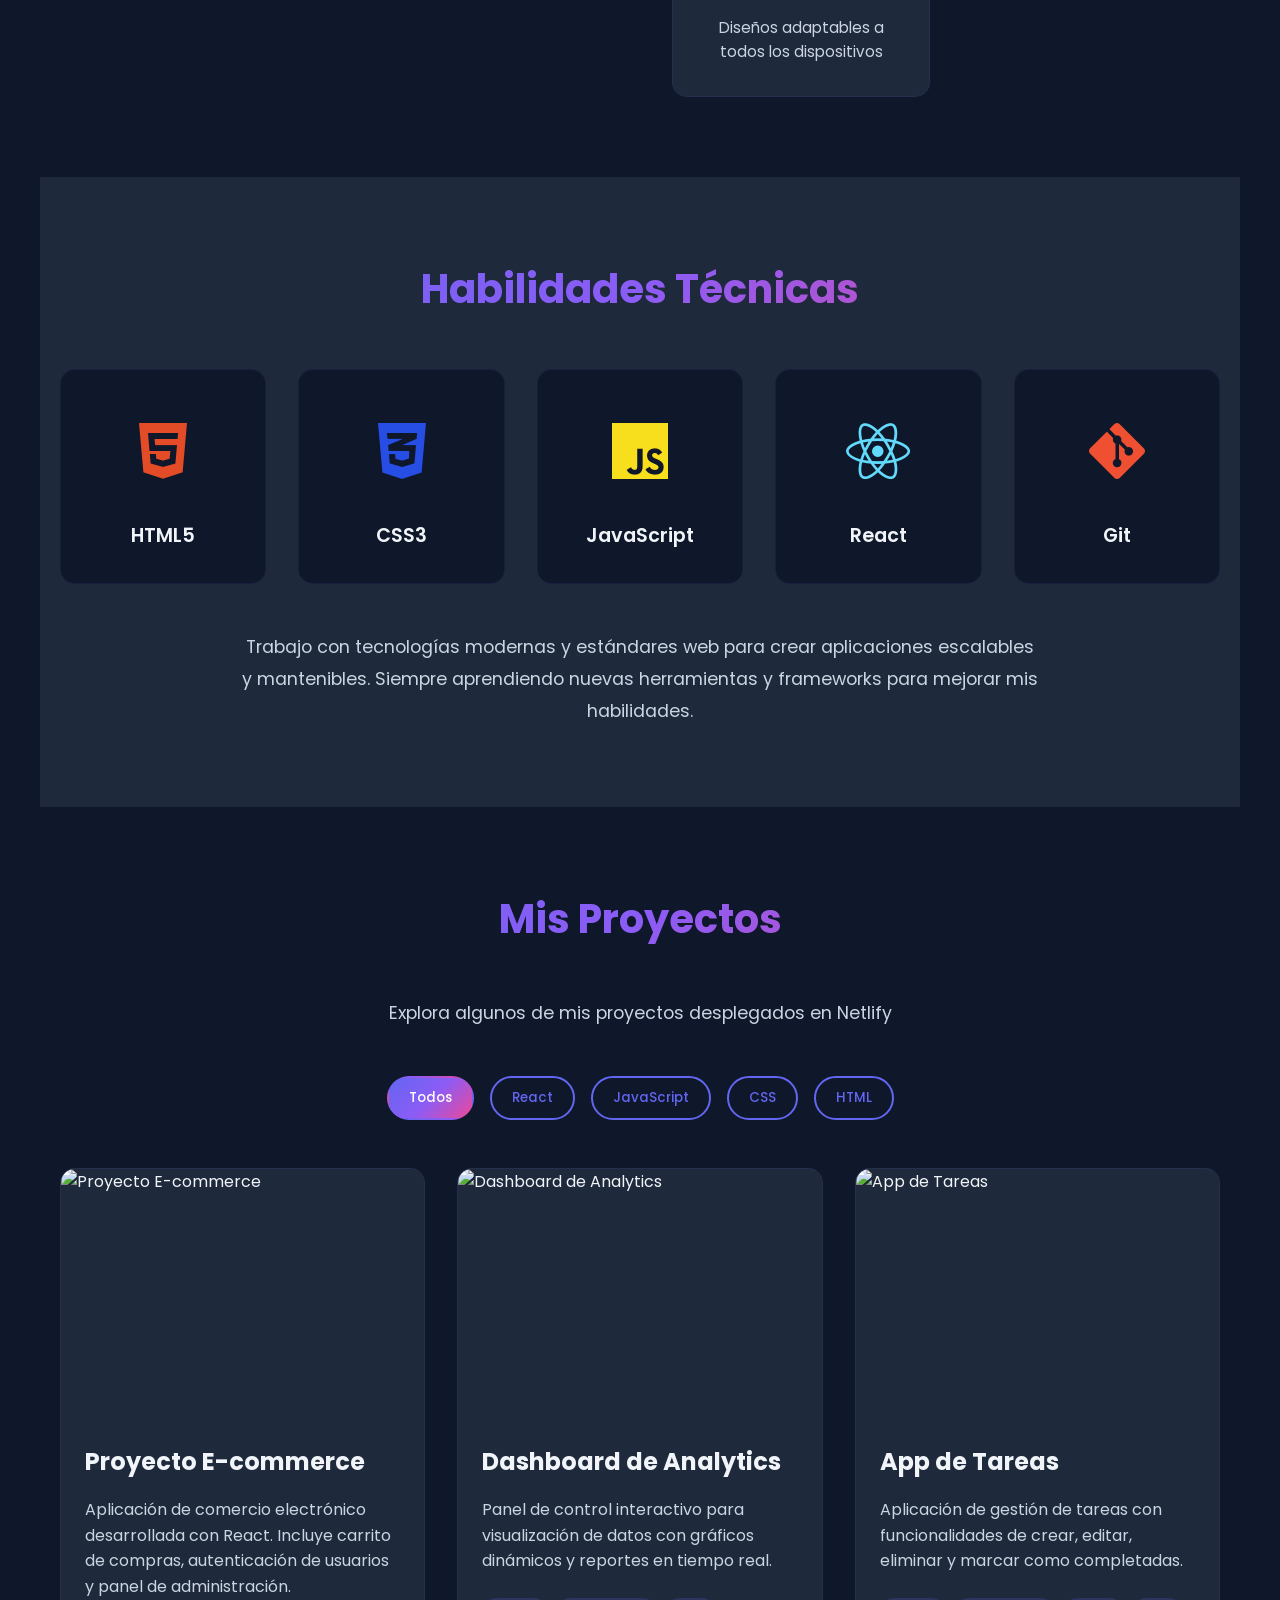
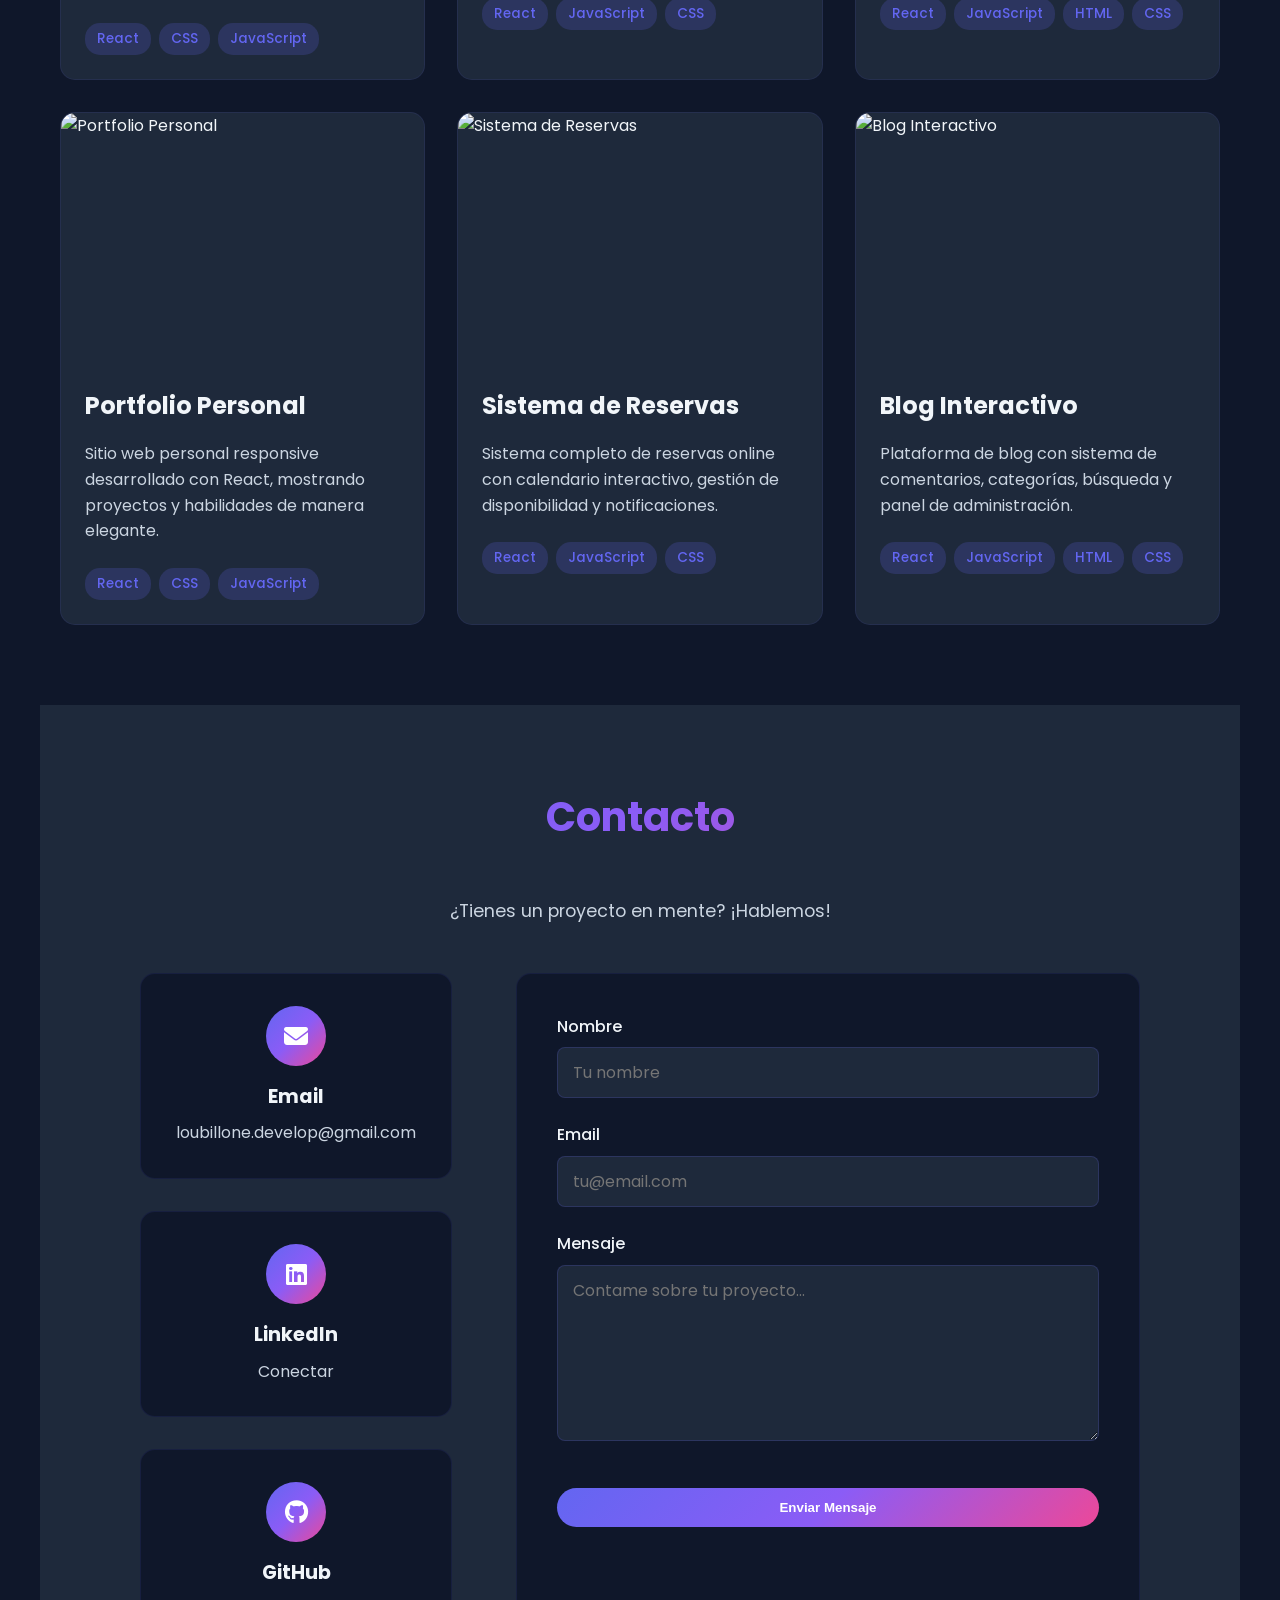
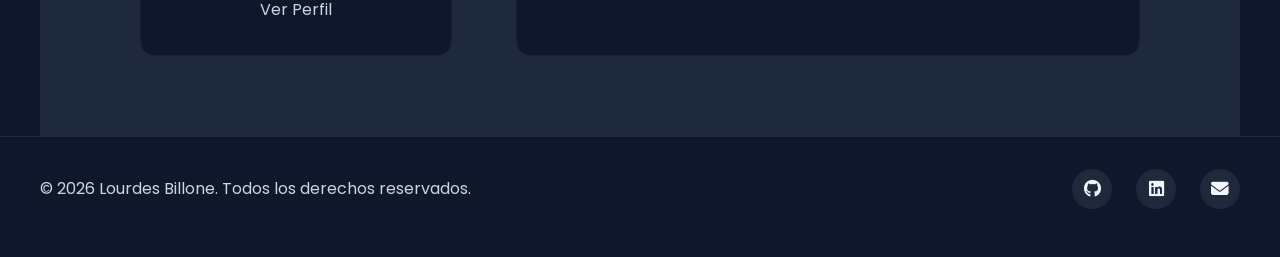
==== commit f0a3eb67: "agrego mis datos de contacto correctos" ====
--- a/index.html
+++ b/index.html
@@ -66,248 +66,250 @@
       </nav>
     </header>
 
-    <!-- Hero Section -->
-    <section id="hero" class="hero">
-      <div class="hero-content">
-        <div class="hero-text">
-          <h1 class="hero-title">
-            Hola, soy <span class="gradient-text">Lourdes Billone</span>
-          </h1>
-          <h2 class="hero-subtitle">Desarrolladora Web Full Stack</h2>
-          <p class="hero-description">
-            Especializada en crear experiencias web modernas y funcionales
-            utilizando las últimas tecnologías. Transformo ideas en realidad
-            digital.
+    <main>
+      <!-- Hero Section -->
+      <section id="hero" class="hero">
+        <div class="hero-content">
+          <div class="hero-text">
+            <h1 class="hero-title">
+              Hola, soy <span class="gradient-text">Lourdes Billone</span>
+            </h1>
+            <h2 class="hero-subtitle">Desarrolladora Web Full Stack</h2>
+            <p class="hero-description">
+              Especializada en crear experiencias web modernas y funcionales
+              utilizando las últimas tecnologías. Transformo ideas en realidad
+              digital.
+            </p>
+            <div class="hero-buttons">
+              <a
+                href="#projects"
+                class="btn-primary"
+                onclick="scrollToSection('projects'); return false;"
+              >
+                Ver Proyectos
+              </a>
+              <a
+                href="#contact"
+                class="btn-secondary"
+                onclick="scrollToSection('contact'); return false;"
+              >
+                Contactarme
+              </a>
+            </div>
+            <div class="hero-social">
+              <a
+                href="https://github.com"
+                target="_blank"
+                rel="noopener noreferrer"
+                aria-label="GitHub"
+              >
+                <i class="fab fa-github"></i>
+              </a>
+              <a
+                href="https://linkedin.com"
+                target="_blank"
+                rel="noopener noreferrer"
+                aria-label="LinkedIn"
+              >
+                <i class="fab fa-linkedin"></i>
+              </a>
+              <a href="mailto:tu-email@ejemplo.com" aria-label="Email">
+                <i class="fas fa-envelope"></i>
+              </a>
+            </div>
+          </div>
+          <div class="hero-image">
+            <div class="hero-illustration">
+              <div class="code-snippet">
+                <div class="code-line">
+                  <span class="code-keyword">const</span>
+                  <span class="code-variable"> desarrolladora</span>
+                  <span class="code-operator"> = </span>
+                  <span class="code-string">'Lourdes'</span>;
+                </div>
+                <div class="code-line">
+                  <span class="code-keyword">function</span>
+                  <span class="code-function"> crearProyecto</span>() {
+                </div>
+                <div class="code-line indent">
+                  <span class="code-keyword">return</span>
+                  <span class="code-string"> 'Éxito'</span>;
+                </div>
+                <div class="code-line">}</div>
+              </div>
+            </div>
+          </div>
+        </div>
+        <div class="scroll-indicator">
+          <i class="fas fa-chevron-down"></i>
+        </div>
+      </section>
+
+      <!-- About Section -->
+      <section id="about" class="about">
+        <h2 class="section-title">Sobre Mí</h2>
+        <div class="about-content">
+          <div class="about-text">
+            <p>
+              Soy una desarrolladora web apasionada por crear soluciones
+              digitales innovadoras y funcionales. Mi experiencia abarca el
+              desarrollo frontend con tecnologías modernas para crear
+              aplicaciones web dinámicas.
+            </p>
+            <p>
+              Me especializo en transformar ideas complejas en aplicaciones web
+              elegantes y eficientes. Disfruto trabajando con React para crear
+              interfaces de usuario dinámicas y responsivas.
+            </p>
+            <p>
+              Mi objetivo es seguir aprendiendo y creciendo en el mundo del
+              desarrollo, siempre buscando nuevas tecnologías y mejores
+              prácticas para ofrecer soluciones de calidad.
+            </p>
+          </div>
+          <div class="about-image">
+            <div class="about-card">
+              <div class="card-icon">
+                <i class="fas fa-code"></i>
+              </div>
+              <h3>Desarrollo Web</h3>
+              <p>Creación de aplicaciones web modernas y responsivas</p>
+            </div>
+            <div class="about-card">
+              <div class="card-icon">
+                <i class="fas fa-paint-brush"></i>
+              </div>
+              <h3>Diseño UI/UX</h3>
+              <p>
+                Creación de interfaces intuitivas y atractivas para los usuarios
+              </p>
+            </div>
+            <div class="about-card">
+              <div class="card-icon">
+                <i class="fas fa-mobile-alt"></i>
+              </div>
+              <h3>Responsive Design</h3>
+              <p>Diseños adaptables a todos los dispositivos</p>
+            </div>
+          </div>
+        </div>
+      </section>
+
+      <!-- Skills Section -->
+      <section id="skills" class="skills">
+        <h2 class="section-title">Habilidades Técnicas</h2>
+        <div class="skills-container" id="skillsContainer">
+          <!-- Skills will be loaded by JavaScript -->
+        </div>
+        <div class="skills-description">
+          <p>
+            Trabajo con tecnologías modernas y estándares web para crear
+            aplicaciones escalables y mantenibles. Siempre aprendiendo nuevas
+            herramientas y frameworks para mejorar mis habilidades.
           </p>
-          <div class="hero-buttons">
-            <a
-              href="#projects"
-              class="btn-primary"
-              onclick="scrollToSection('projects'); return false;"
-            >
-              Ver Proyectos
-            </a>
-            <a
-              href="#contact"
-              class="btn-secondary"
-              onclick="scrollToSection('contact'); return false;"
-            >
-              Contactarme
-            </a>
-          </div>
-          <div class="hero-social">
-            <a
-              href="https://github.com"
-              target="_blank"
-              rel="noopener noreferrer"
-              aria-label="GitHub"
-            >
-              <i class="fab fa-github"></i>
-            </a>
-            <a
-              href="https://linkedin.com"
-              target="_blank"
-              rel="noopener noreferrer"
-              aria-label="LinkedIn"
-            >
-              <i class="fab fa-linkedin"></i>
-            </a>
-            <a href="mailto:tu-email@ejemplo.com" aria-label="Email">
-              <i class="fas fa-envelope"></i>
-            </a>
-          </div>
-        </div>
-        <div class="hero-image">
-          <div class="hero-illustration">
-            <div class="code-snippet">
-              <div class="code-line">
-                <span class="code-keyword">const</span>
-                <span class="code-variable"> desarrolladora</span>
-                <span class="code-operator"> = </span>
-                <span class="code-string">'Lourdes'</span>;
-              </div>
-              <div class="code-line">
-                <span class="code-keyword">function</span>
-                <span class="code-function"> crearProyecto</span>() {
-              </div>
-              <div class="code-line indent">
-                <span class="code-keyword">return</span>
-                <span class="code-string"> 'Éxito'</span>;
-              </div>
-              <div class="code-line">}</div>
-            </div>
-          </div>
-        </div>
-      </div>
-      <div class="scroll-indicator">
-        <i class="fas fa-chevron-down"></i>
-      </div>
-    </section>
-
-    <!-- About Section -->
-    <section id="about" class="about">
-      <h2 class="section-title">Sobre Mí</h2>
-      <div class="about-content">
-        <div class="about-text">
-          <p>
-            Soy una desarrolladora web apasionada por crear soluciones digitales
-            innovadoras y funcionales. Mi experiencia abarca el desarrollo
-            frontend con tecnologías modernas para crear aplicaciones web
-            dinámicas.
-          </p>
-          <p>
-            Me especializo en transformar ideas complejas en aplicaciones web
-            elegantes y eficientes. Disfruto trabajando con React para crear
-            interfaces de usuario dinámicas y responsivas.
-          </p>
-          <p>
-            Mi objetivo es seguir aprendiendo y creciendo en el mundo del
-            desarrollo, siempre buscando nuevas tecnologías y mejores prácticas
-            para ofrecer soluciones de calidad.
-          </p>
-        </div>
-        <div class="about-image">
-          <div class="about-card">
-            <div class="card-icon">
-              <i class="fas fa-code"></i>
-            </div>
-            <h3>Desarrollo Web</h3>
-            <p>Creación de aplicaciones web modernas y responsivas</p>
-          </div>
-          <div class="about-card">
-            <div class="card-icon">
-              <i class="fas fa-paint-brush"></i>
-            </div>
-            <h3>Diseño UI/UX</h3>
-            <p>
-              Creación de interfaces intuitivas y atractivas para los usuarios
-            </p>
-          </div>
-          <div class="about-card">
-            <div class="card-icon">
-              <i class="fas fa-mobile-alt"></i>
-            </div>
-            <h3>Responsive Design</h3>
-            <p>Diseños adaptables a todos los dispositivos</p>
-          </div>
-        </div>
-      </div>
-    </section>
-
-    <!-- Skills Section -->
-    <section id="skills" class="skills">
-      <h2 class="section-title">Habilidades Técnicas</h2>
-      <div class="skills-container" id="skillsContainer">
-        <!-- Skills will be loaded by JavaScript -->
-      </div>
-      <div class="skills-description">
-        <p>
-          Trabajo con tecnologías modernas y estándares web para crear
-          aplicaciones escalables y mantenibles. Siempre aprendiendo nuevas
-          herramientas y frameworks para mejorar mis habilidades.
+        </div>
+      </section>
+
+      <!-- Projects Section -->
+      <section id="projects" class="projects">
+        <h2 class="section-title">Mis Proyectos</h2>
+        <p class="projects-subtitle">
+          Explora algunos de mis proyectos desplegados en Netlify
         </p>
-      </div>
-    </section>
-
-    <!-- Projects Section -->
-    <section id="projects" class="projects">
-      <h2 class="section-title">Mis Proyectos</h2>
-      <p class="projects-subtitle">
-        Explora algunos de mis proyectos desplegados en Netlify
-      </p>
-
-      <div class="filter-buttons" id="filterButtons">
-        <!-- Filter buttons will be loaded by JavaScript -->
-      </div>
-
-      <div class="projects-grid" id="projectsGrid">
-        <!-- Projects will be loaded by JavaScript -->
-      </div>
-
-      <div class="no-projects" id="noProjects" style="display: none">
-        <p>No hay proyectos disponibles con este filtro.</p>
-      </div>
-    </section>
-
-    <!-- Contact Section -->
-    <section id="contact" class="contact">
-      <h2 class="section-title">Contacto</h2>
-      <p class="contact-subtitle">¿Tienes un proyecto en mente? ¡Hablemos!</p>
-      <div class="contact-content">
-        <div class="contact-info">
-          <div class="info-card">
-            <div class="info-icon">
-              <i class="fas fa-envelope"></i>
-            </div>
-            <h3>Email</h3>
-            <p>tu-email@ejemplo.com</p>
-          </div>
-          <div class="info-card">
-            <div class="info-icon">
-              <i class="fab fa-linkedin"></i>
-            </div>
-            <h3>LinkedIn</h3>
-            <a
-              href="https://linkedin.com"
-              target="_blank"
-              rel="noopener noreferrer"
-            >
-              Conectar
-            </a>
-          </div>
-          <div class="info-card">
-            <div class="info-icon">
-              <i class="fab fa-github"></i>
-            </div>
-            <h3>GitHub</h3>
-            <a
-              href="https://github.com"
-              target="_blank"
-              rel="noopener noreferrer"
-            >
-              Ver Perfil
-            </a>
-          </div>
-        </div>
-        <form
-          class="contact-form"
-          id="contactForm"
-          onsubmit="handleSubmit(event)"
-        >
-          <div class="form-group">
-            <label for="name">Nombre</label>
-            <input
-              type="text"
-              id="name"
-              name="name"
-              required
-              placeholder="Tu nombre"
-            />
-          </div>
-          <div class="form-group">
-            <label for="email">Email</label>
-            <input
-              type="email"
-              id="email"
-              name="email"
-              required
-              placeholder="tu@email.com"
-            />
-          </div>
-          <div class="form-group">
-            <label for="message">Mensaje</label>
-            <textarea
-              id="message"
-              name="message"
-              required
-              rows="6"
-              placeholder="Cuéntame sobre tu proyecto..."
-            ></textarea>
-          </div>
-          <button type="submit" class="btn-primary">Enviar Mensaje</button>
-        </form>
-      </div>
-    </section>
+
+        <div class="filter-buttons" id="filterButtons">
+          <!-- Filter buttons will be loaded by JavaScript -->
+        </div>
+
+        <div class="projects-grid" id="projectsGrid">
+          <!-- Projects will be loaded by JavaScript -->
+        </div>
+
+        <div class="no-projects" id="noProjects" style="display: none">
+          <p>No hay proyectos disponibles con este filtro.</p>
+        </div>
+      </section>
+
+      <!-- Contact Section -->
+      <section id="contact" class="contact">
+        <h2 class="section-title">Contacto</h2>
+        <p class="contact-subtitle">¿Tienes un proyecto en mente? ¡Hablemos!</p>
+        <div class="contact-content">
+          <div class="contact-info">
+            <div class="info-card">
+              <div class="info-icon">
+                <i class="fas fa-envelope"></i>
+              </div>
+              <h3>Email</h3>
+              <p>loubillone.develop@gmail.com</p>
+            </div>
+            <div class="info-card">
+              <div class="info-icon">
+                <i class="fab fa-linkedin"></i>
+              </div>
+              <h3>LinkedIn</h3>
+              <a
+                href="https://www.linkedin.com/in/lourdes-billonear/"
+                target="_blank"
+                rel="noopener noreferrer"
+              >
+                Conectar
+              </a>
+            </div>
+            <div class="info-card">
+              <div class="info-icon">
+                <i class="fab fa-github"></i>
+              </div>
+              <h3>GitHub</h3>
+              <a
+                href="https://github.com/loubillone"
+                target="_blank"
+                rel="noopener noreferrer"
+              >
+                Ver Perfil
+              </a>
+            </div>
+          </div>
+          <form
+            class="contact-form"
+            id="contactForm"
+            onsubmit="handleSubmit(event)"
+          >
+            <div class="form-group">
+              <label for="name">Nombre</label>
+              <input
+                type="text"
+                id="name"
+                name="name"
+                required
+                placeholder="Tu nombre"
+              />
+            </div>
+            <div class="form-group">
+              <label for="email">Email</label>
+              <input
+                type="email"
+                id="email"
+                name="email"
+                required
+                placeholder="tu@email.com"
+              />
+            </div>
+            <div class="form-group">
+              <label for="message">Mensaje</label>
+              <textarea
+                id="message"
+                name="message"
+                required
+                rows="6"
+                placeholder="Contame sobre tu proyecto..."
+              ></textarea>
+            </div>
+            <button type="submit" class="btn-primary">Enviar Mensaje</button>
+          </form>
+        </div>
+      </section>
+    </main>
 
     <!-- Footer -->
     <footer class="footer">
@@ -320,7 +322,7 @@
         </div>
         <div class="footer-social">
           <a
-            href="https://github.com"
+            href="https://github.com/loubillone"
             target="_blank"
             rel="noopener noreferrer"
             aria-label="GitHub"
@@ -328,22 +330,17 @@
             <i class="fab fa-github"></i>
           </a>
           <a
-            href="https://linkedin.com"
+            href="https://www.linkedin.com/in/lourdes-billonear/"
             target="_blank"
             rel="noopener noreferrer"
             aria-label="LinkedIn"
           >
             <i class="fab fa-linkedin"></i>
           </a>
-          <a href="mailto:tu-email@ejemplo.com" aria-label="Email">
+          <a href="mailto:loubillone.develop@gmail.com" aria-label="Email">
             <i class="fas fa-envelope"></i>
           </a>
         </div>
-      </div>
-      <div class="footer-bottom">
-        <p>
-          Hecho con <span class="heart">❤️</span> usando HTML, CSS y JavaScript
-        </p>
       </div>
     </footer>
 
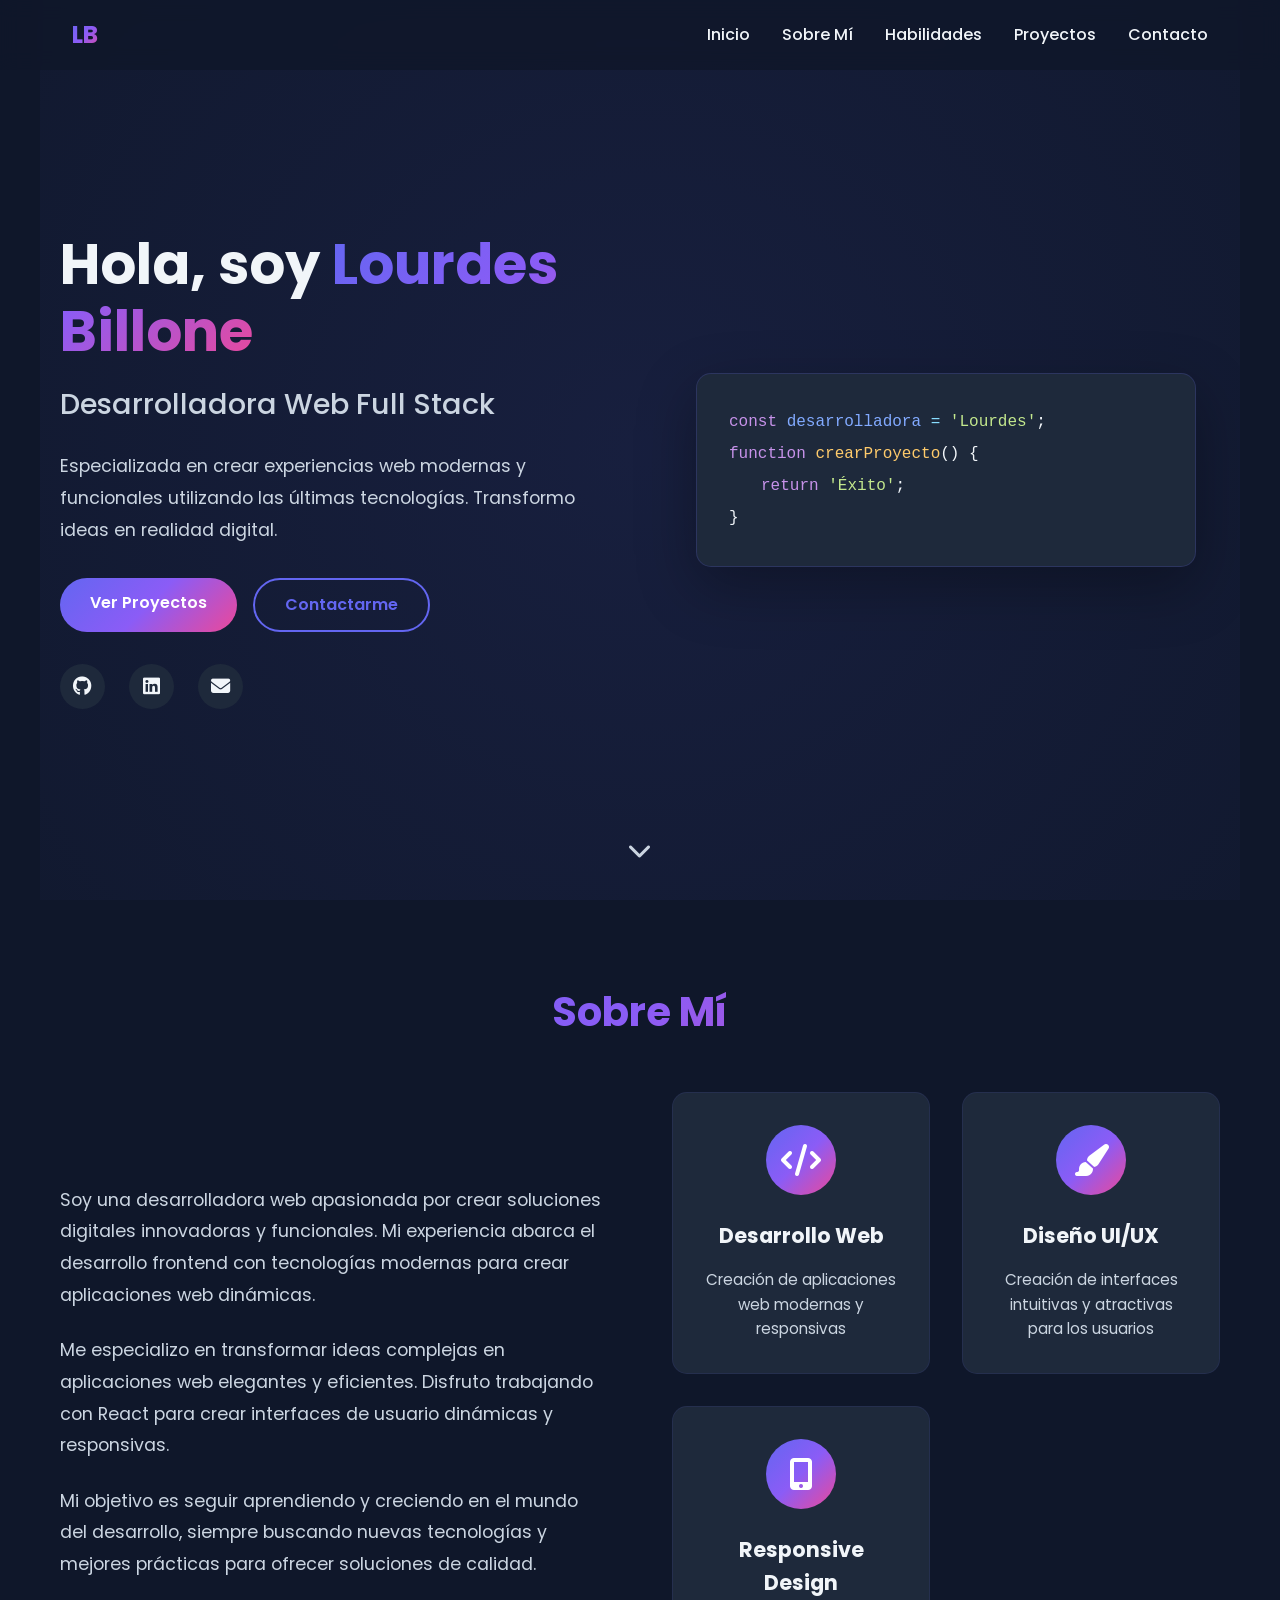
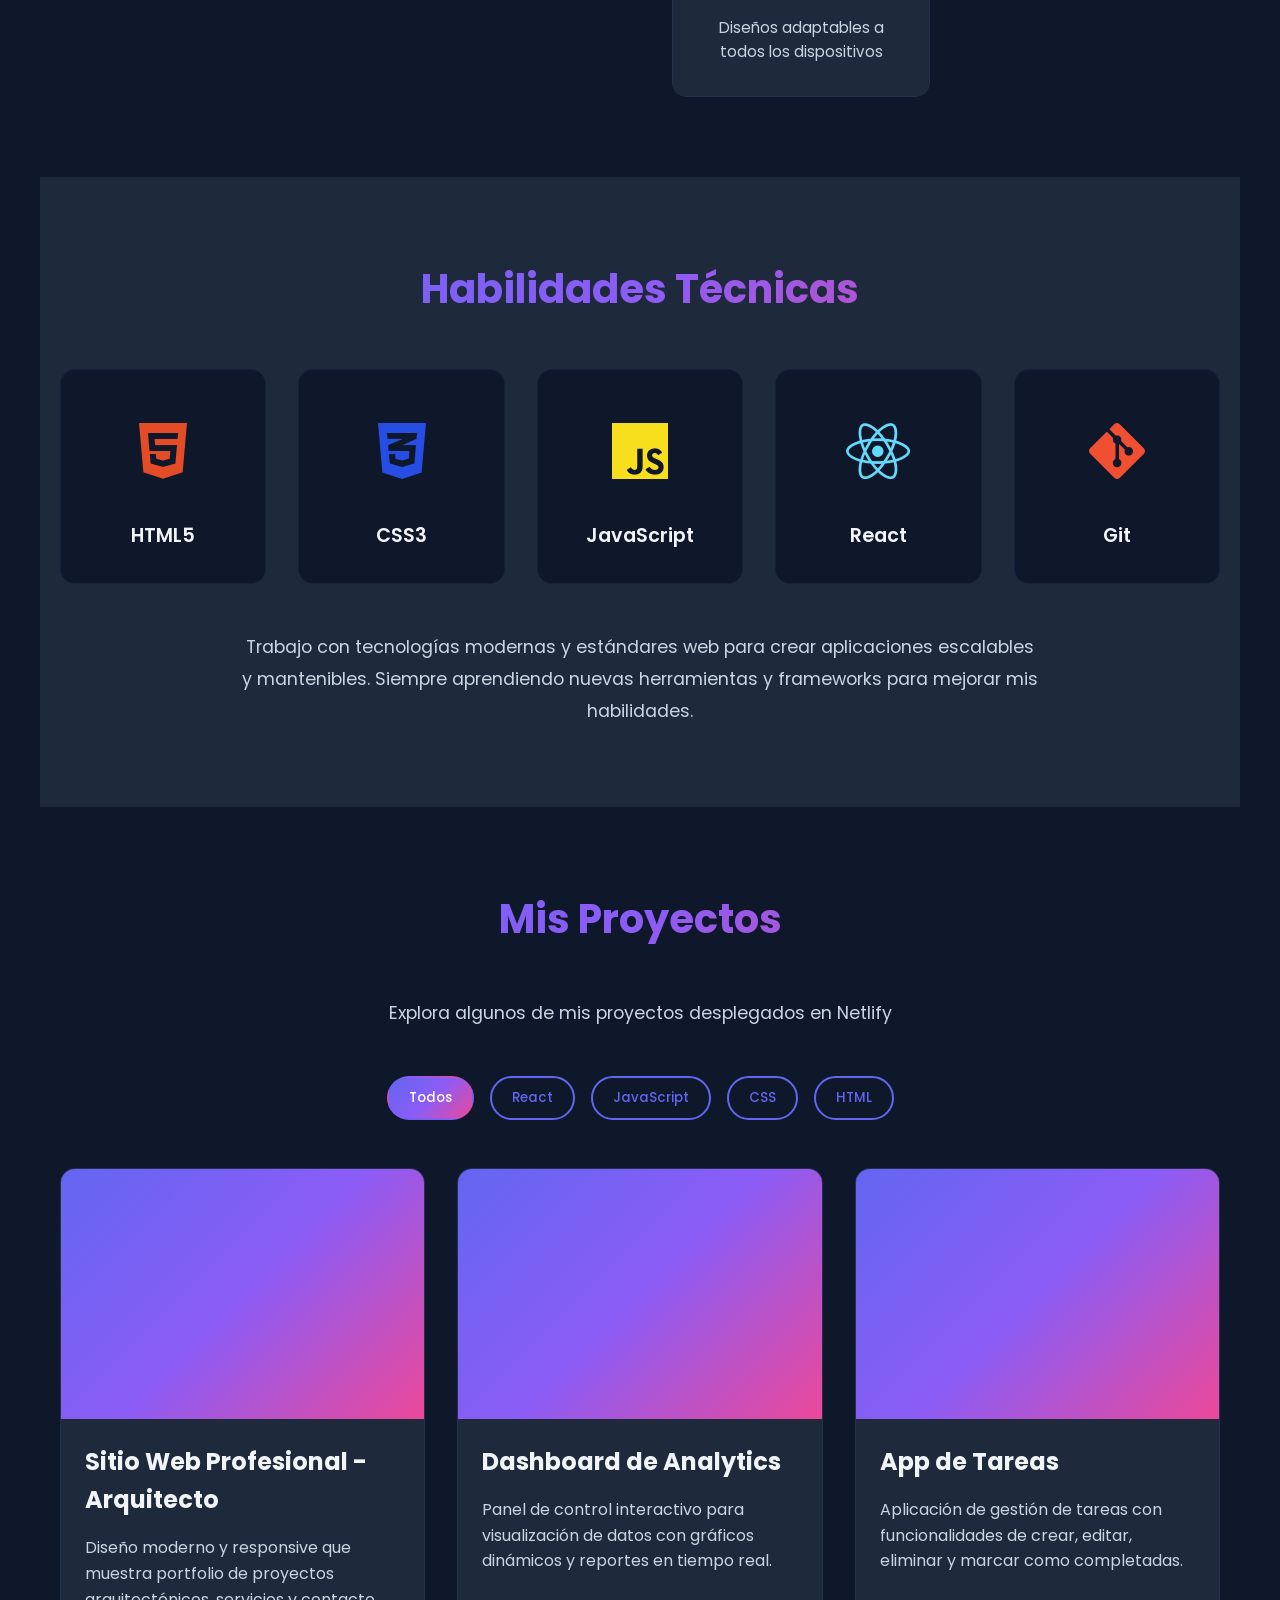
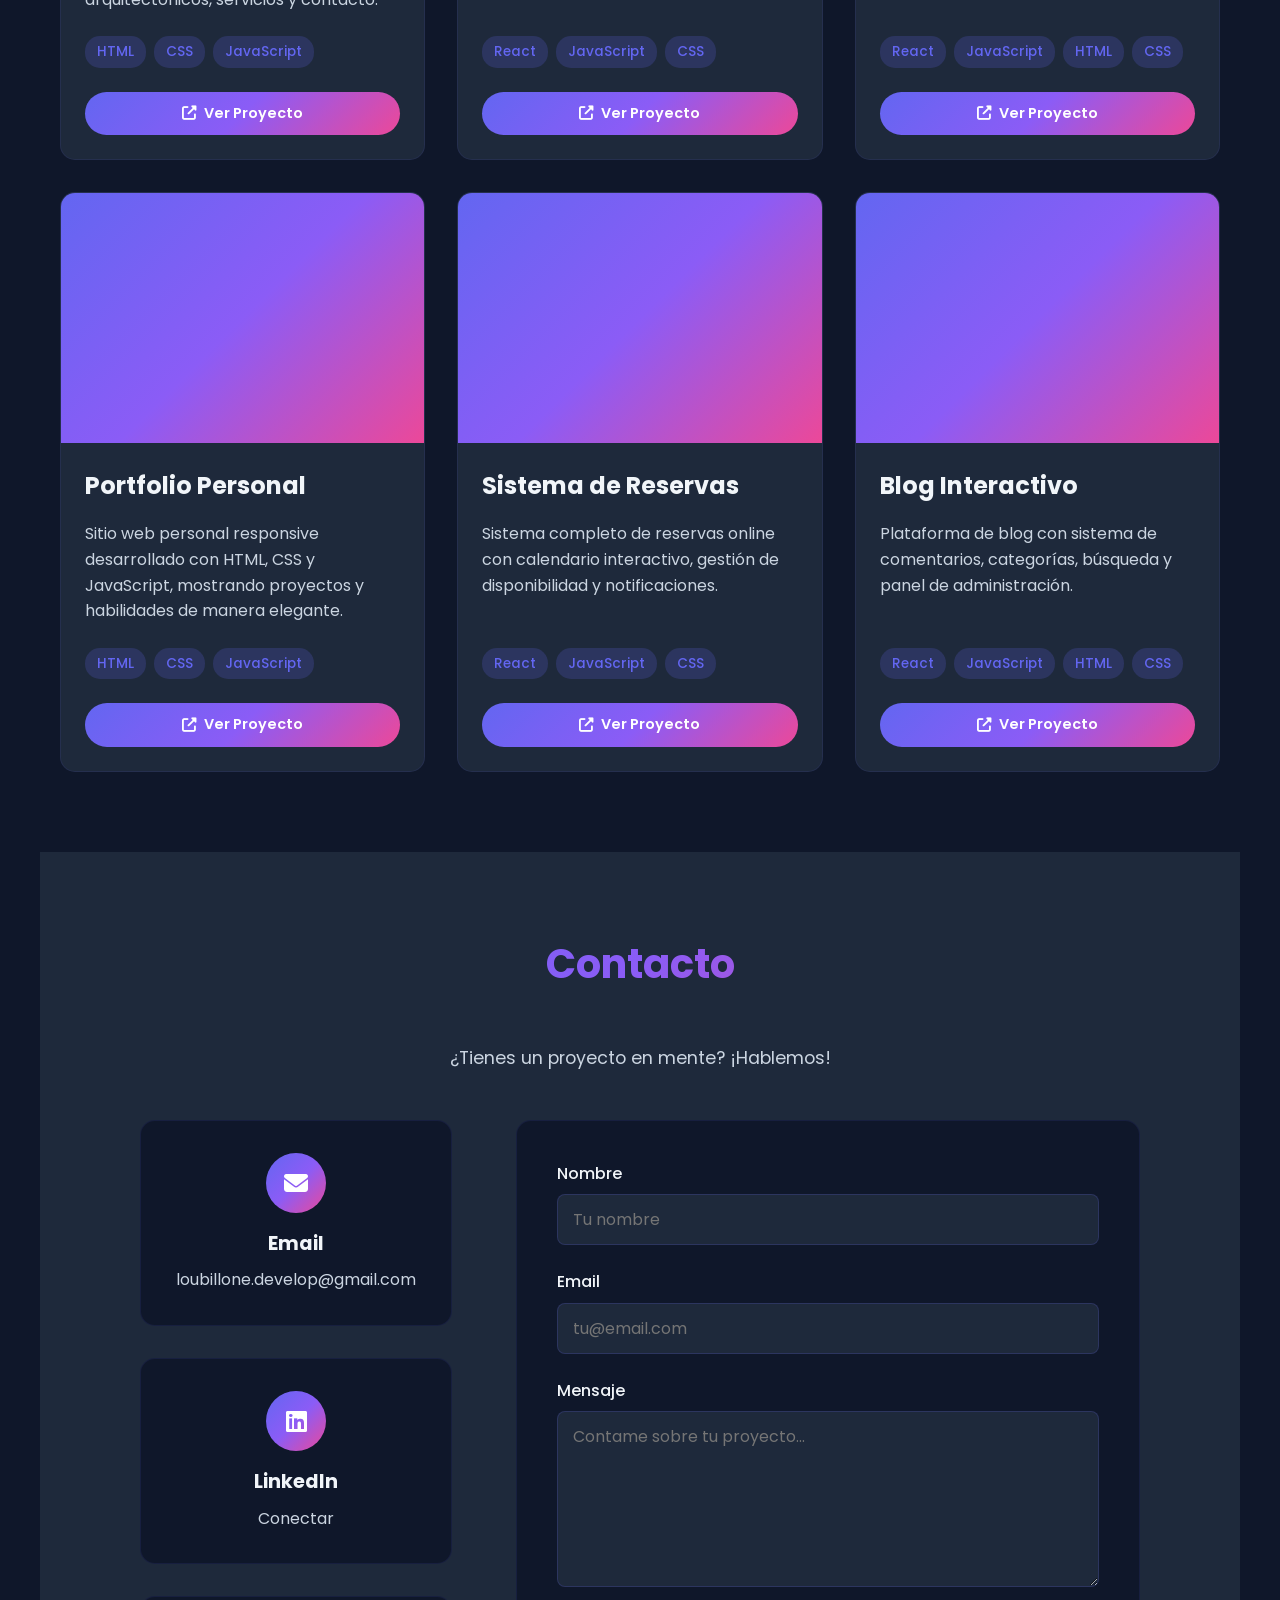
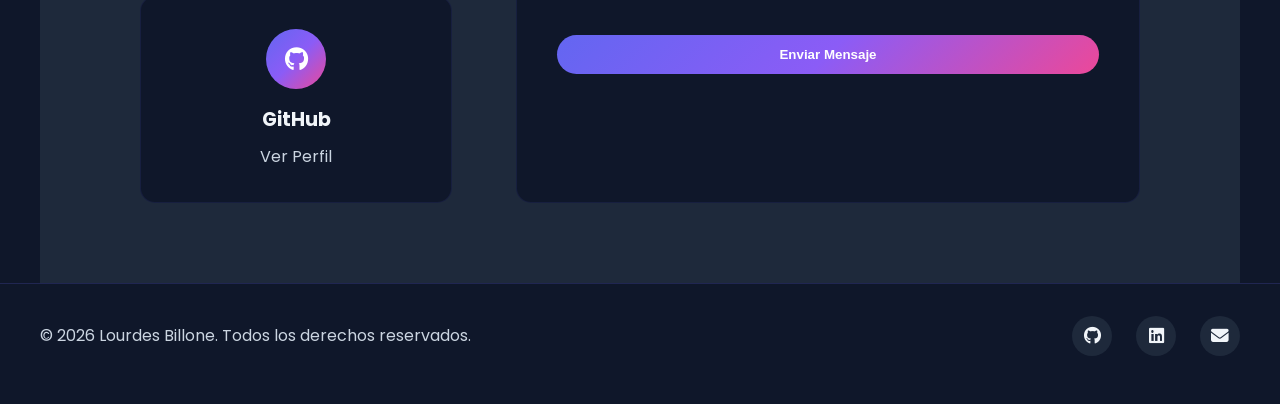
==== commit b92ded49: "agrego proyecto arquitecto y acomodo texto" ====
--- a/index.html
+++ b/index.html
@@ -98,7 +98,7 @@
             </div>
             <div class="hero-social">
               <a
-                href="https://github.com"
+                href="https://github.com/loubillone"
                 target="_blank"
                 rel="noopener noreferrer"
                 aria-label="GitHub"
@@ -106,7 +106,7 @@
                 <i class="fab fa-github"></i>
               </a>
               <a
-                href="https://linkedin.com"
+                href="https://www.linkedin.com/in/lourdes-billonear/"
                 target="_blank"
                 rel="noopener noreferrer"
                 aria-label="LinkedIn"
--- a/css/styles.css
+++ b/css/styles.css
@@ -524,6 +524,9 @@
   overflow: hidden;
   transition: transform 0.3s ease, box-shadow 0.3s ease;
   border: 1px solid rgba(99, 102, 241, 0.1);
+  display: flex;
+  flex-direction: column;
+  height: 100%;
 }
 
 .project-card:hover {
@@ -537,6 +540,7 @@
   width: 100%;
   height: 250px;
   overflow: hidden;
+  background: linear-gradient(135deg, #6366f1 0%, #8b5cf6 50%, #ec4899 100%);
 }
 
 .project-image img {
@@ -544,6 +548,9 @@
   height: 100%;
   object-fit: cover;
   transition: transform 0.3s ease;
+  display: block;
+  position: relative;
+  z-index: 1;
 }
 
 .project-card:hover .project-image img {
@@ -599,6 +606,9 @@
 
 .project-content {
   padding: 1.5rem;
+  display: flex;
+  flex-direction: column;
+  flex-grow: 1;
 }
 
 .project-content h3 {
@@ -611,12 +621,14 @@
   color: var(--text-secondary);
   line-height: 1.6;
   margin-bottom: 1.5rem;
+  flex-grow: 1;
 }
 
 .project-technologies {
   display: flex;
   flex-wrap: wrap;
   gap: 0.5rem;
+  margin-bottom: 1.5rem;
 }
 
 .tech-tag {
@@ -626,6 +638,34 @@
   border-radius: 15px;
   font-size: 0.85rem;
   font-weight: 500;
+}
+
+.project-buttons {
+  display: flex;
+  gap: 1rem;
+  flex-wrap: wrap;
+  margin-top: auto;
+}
+
+.btn-project-netlify {
+  padding: 10px 20px;
+  background: var(--gradient);
+  color: white;
+  text-decoration: none;
+  border-radius: 25px;
+  font-weight: 600;
+  font-size: 0.9rem;
+  display: inline-flex;
+  align-items: center;
+  gap: 8px;
+  transition: transform 0.3s ease, box-shadow 0.3s ease;
+  width: 100%;
+  justify-content: center;
+}
+
+.btn-project-netlify:hover {
+  transform: translateY(-2px);
+  box-shadow: 0 10px 25px rgba(99, 102, 241, 0.4);
 }
 
 .no-projects {
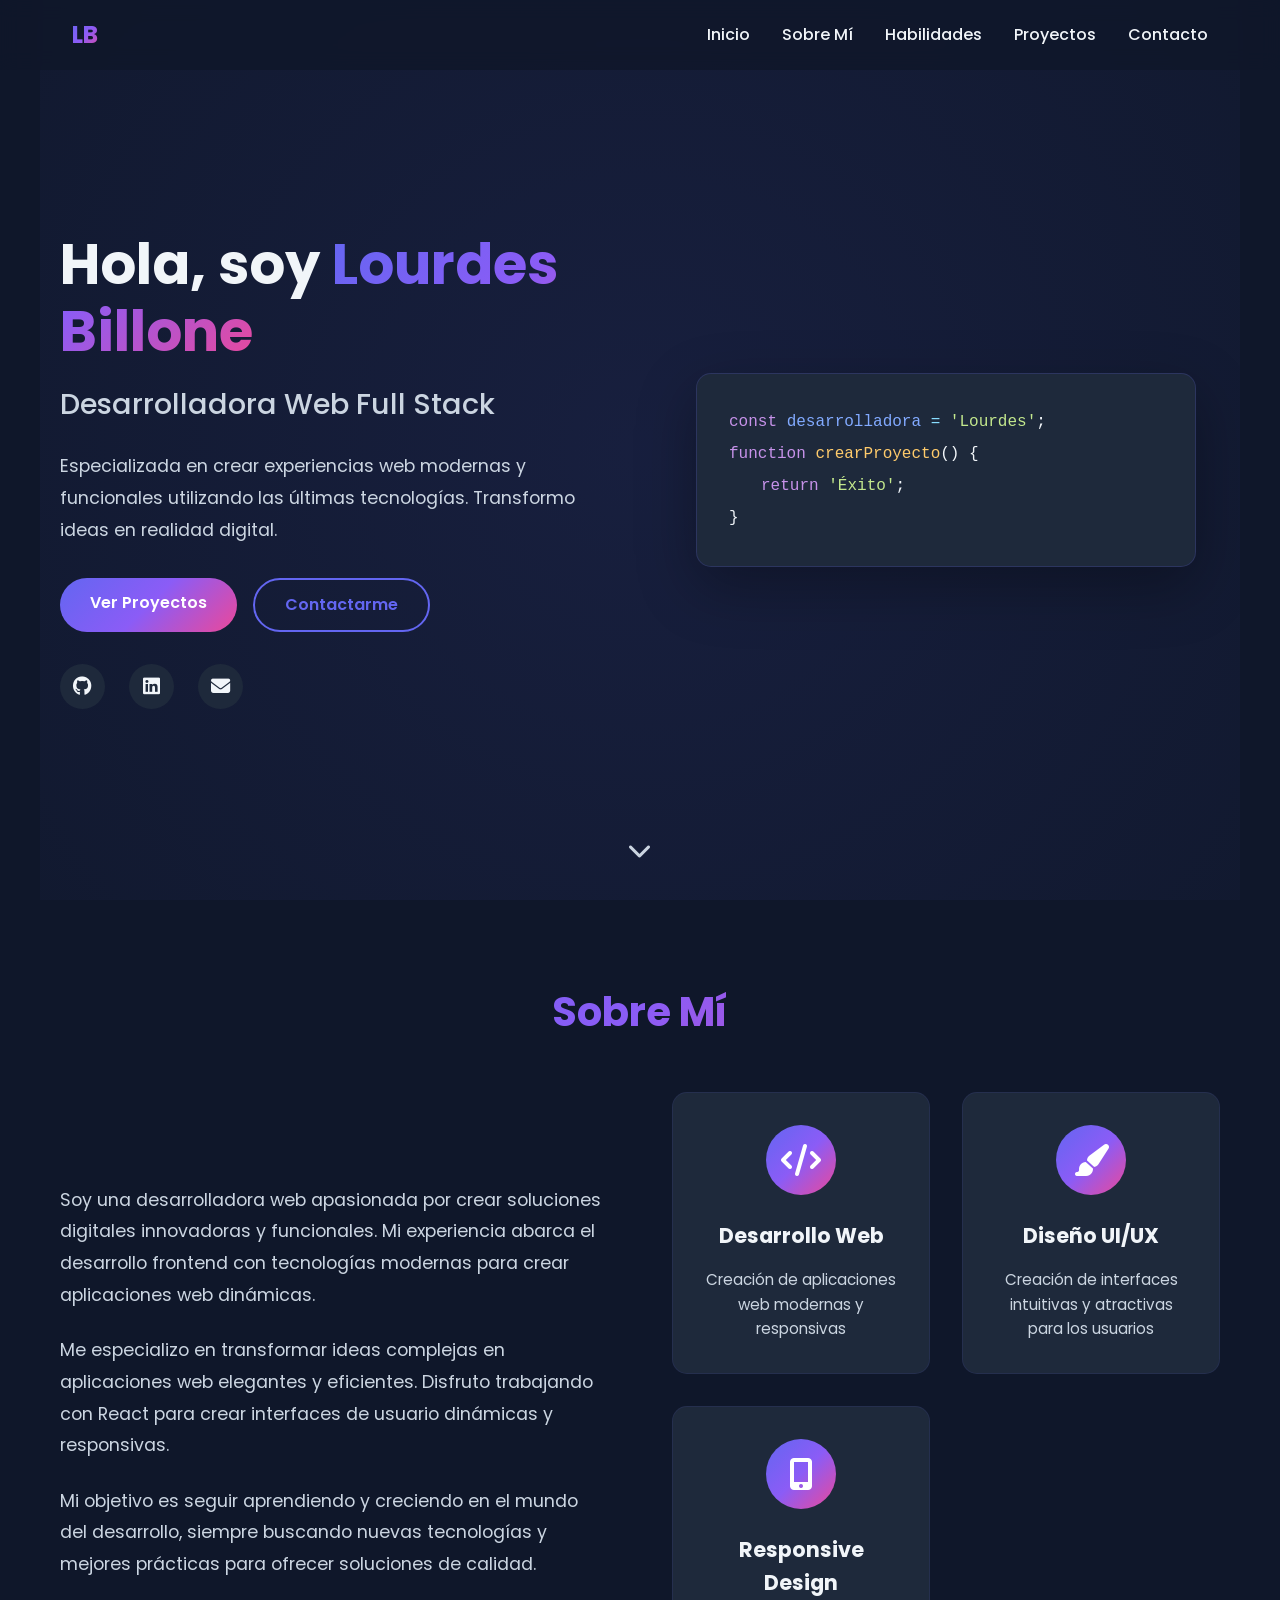
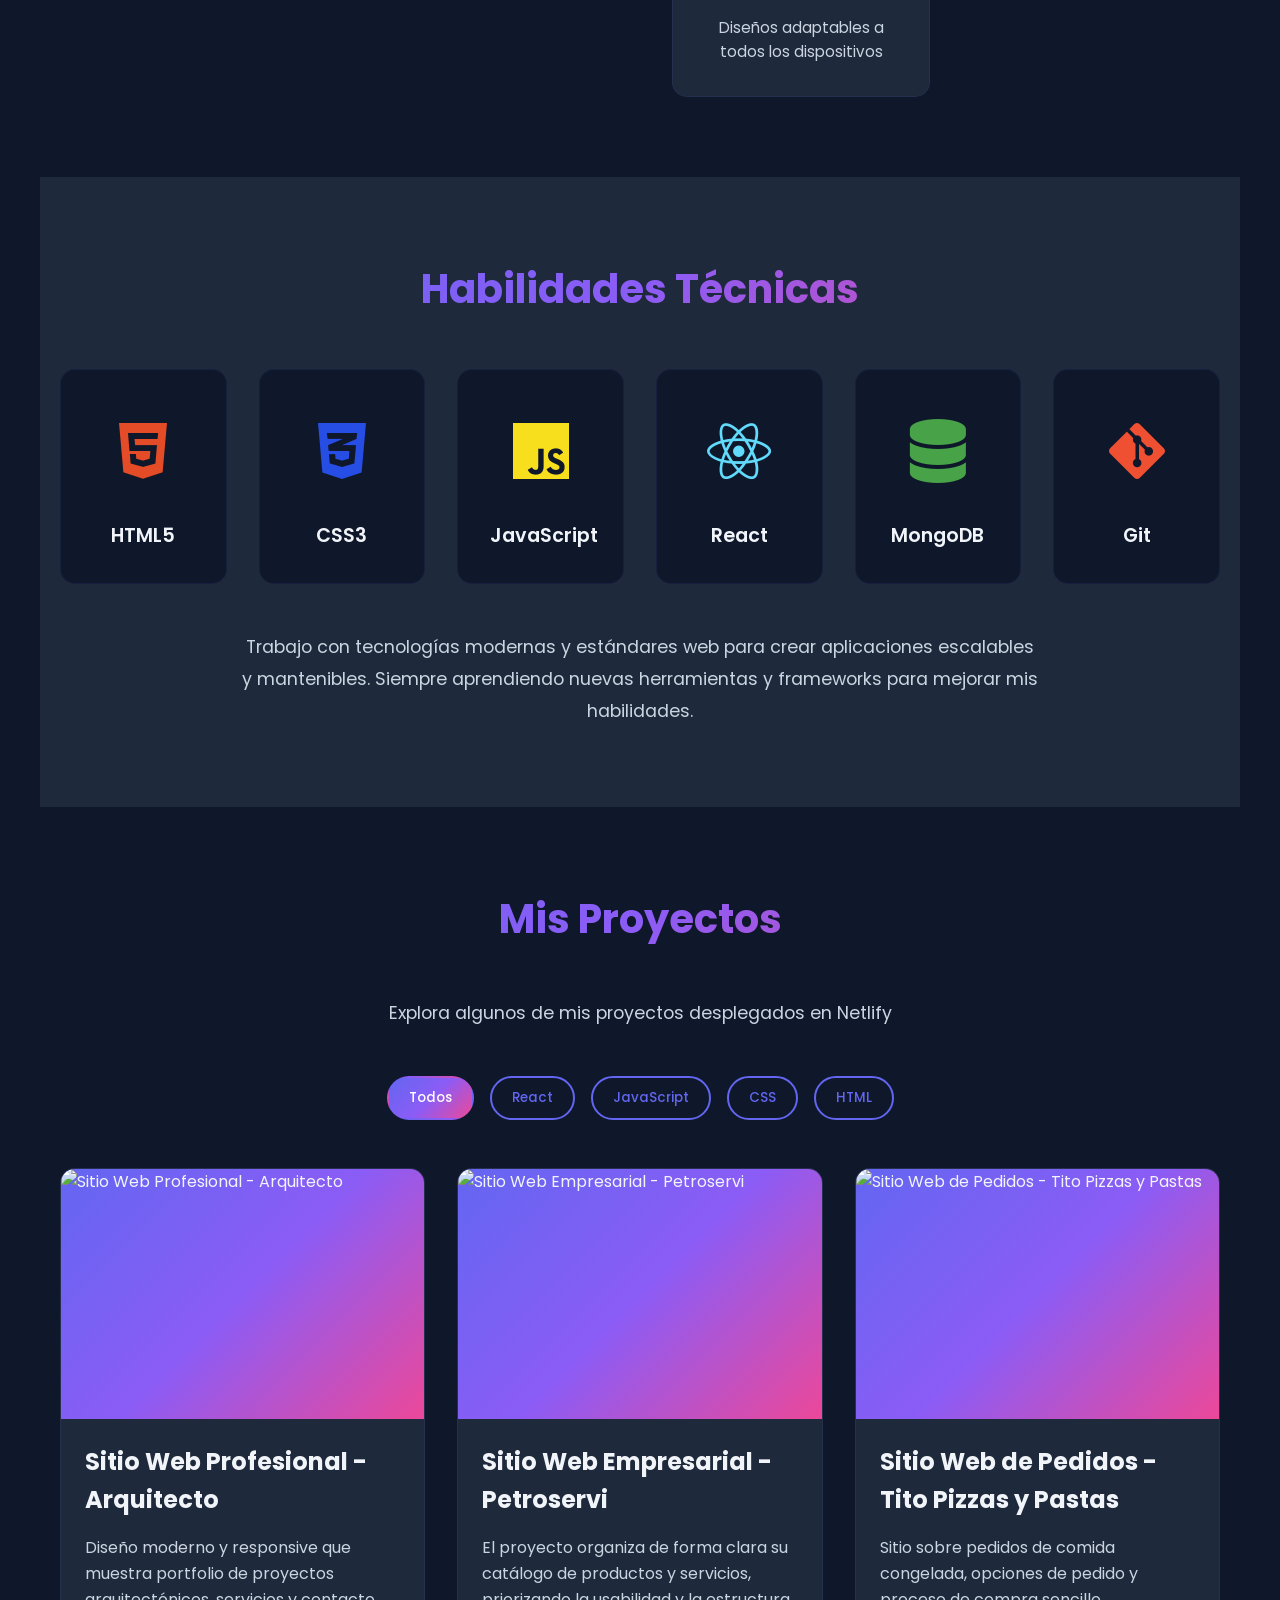
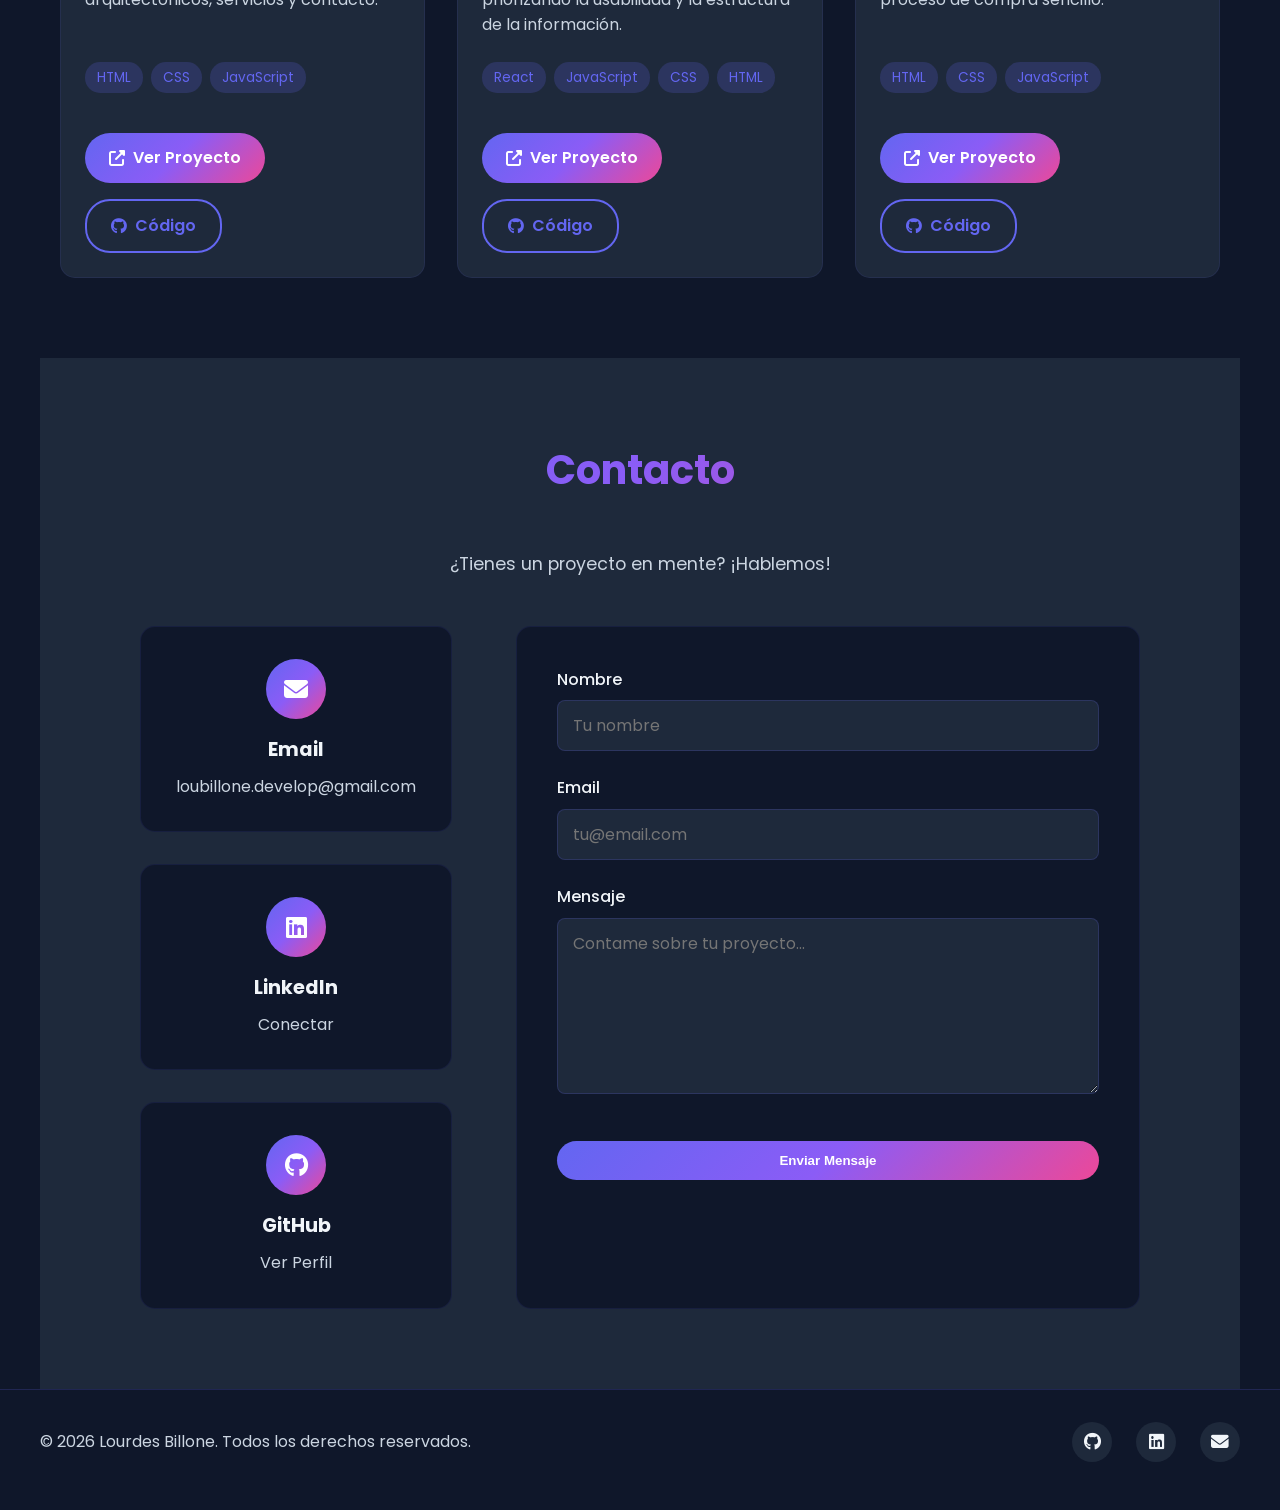
==== commit 9be29442: "agrego proyectos con sus links" ====
--- a/index.html
+++ b/index.html
@@ -344,6 +344,8 @@
       </div>
     </footer>
 
+    <script src="https://cdn.jsdelivr.net/npm/@emailjs/browser@4/dist/email.min.js"></script>
+    <script src="js/config.js"></script>
     <script src="js/projects.js"></script>
     <script src="js/main.js"></script>
   </body>
--- a/css/styles.css
+++ b/css/styles.css
@@ -563,17 +563,14 @@
   left: 0;
   width: 100%;
   height: 100%;
-  background: rgba(15, 23, 42, 0.9);
+  background: rgba(15, 23, 42, 0.85);
   display: flex;
   align-items: center;
   justify-content: center;
   gap: 1rem;
-  opacity: 0;
-  transition: opacity 0.3s ease;
-}
-
-.project-card:hover .project-overlay {
   opacity: 1;
+  z-index: 2;
+  pointer-events: auto;
 }
 
 .project-link {
@@ -637,7 +634,6 @@
   color: var(--primary-color);
   border-radius: 15px;
   font-size: 0.85rem;
-  font-weight: 500;
 }
 
 .project-buttons {
@@ -645,6 +641,7 @@
   gap: 1rem;
   flex-wrap: wrap;
   margin-top: auto;
+  padding-top: 1rem;
 }
 
 .btn-project-netlify {
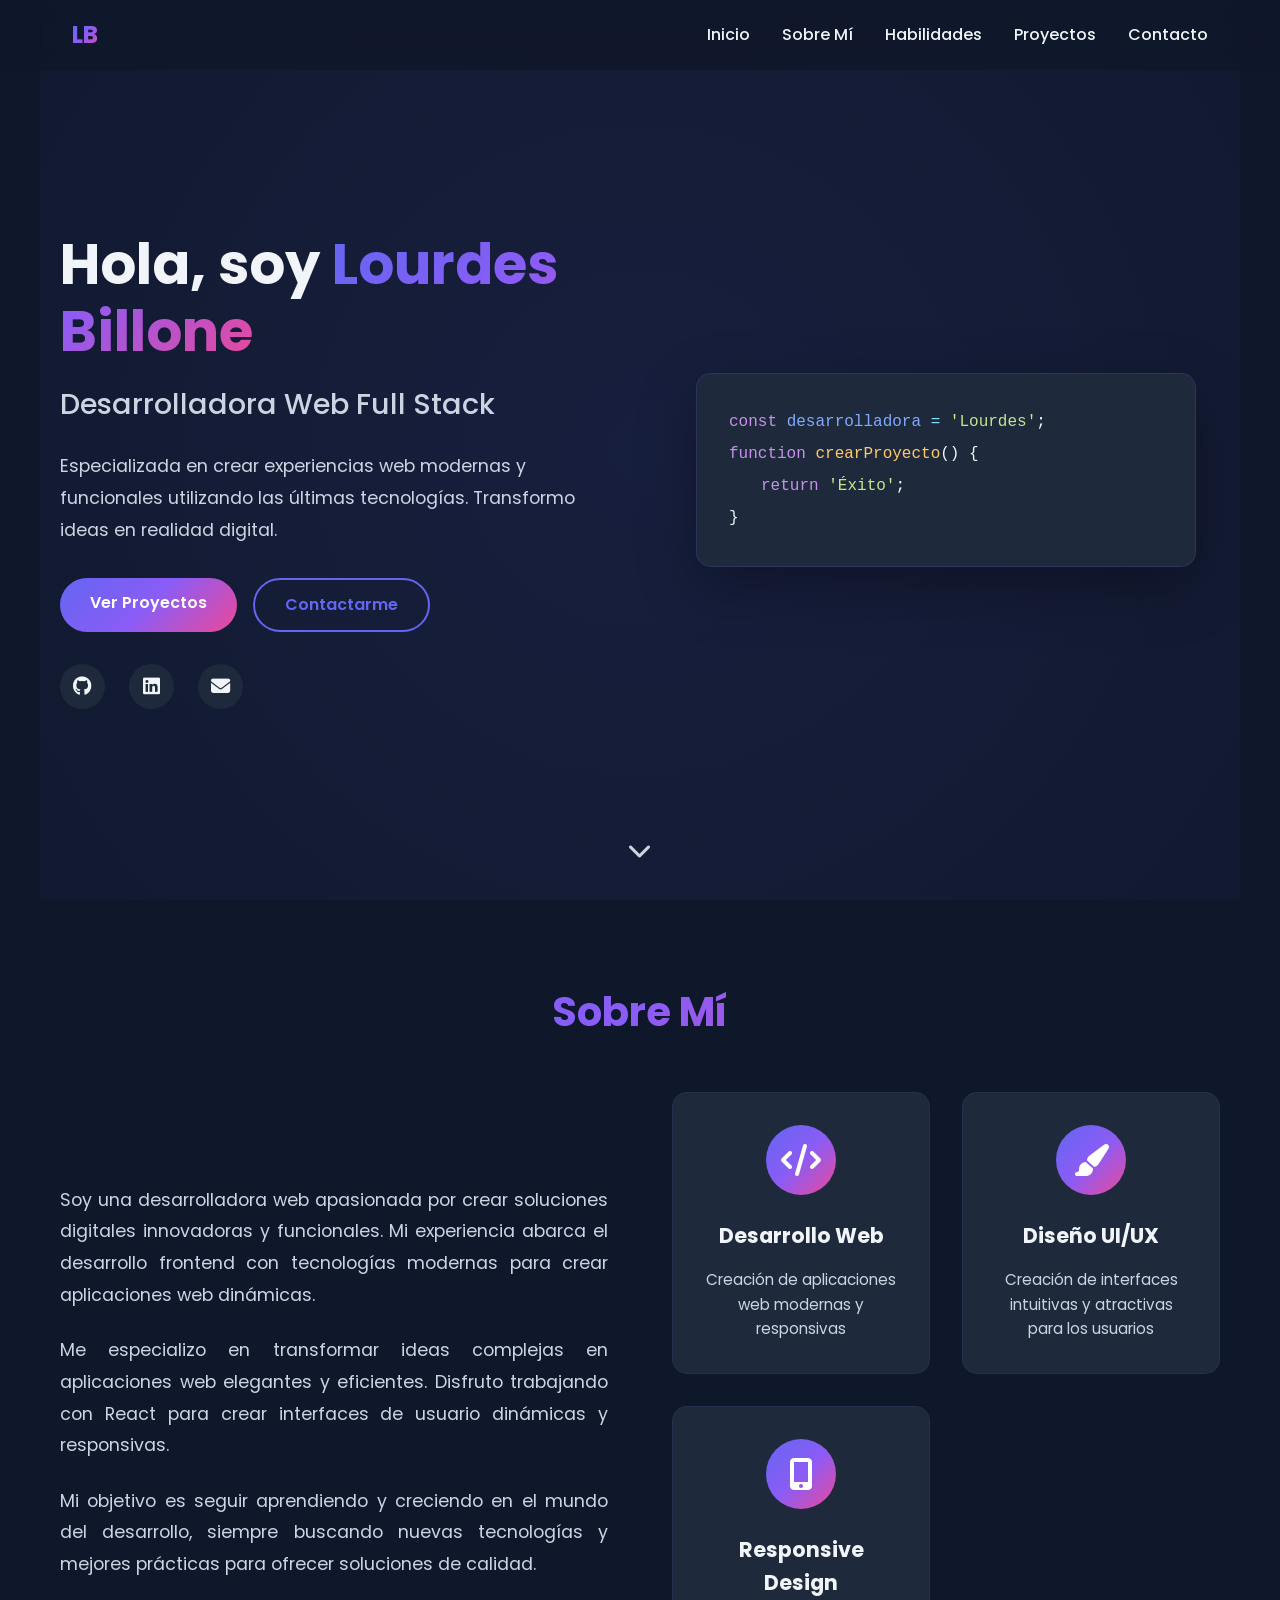
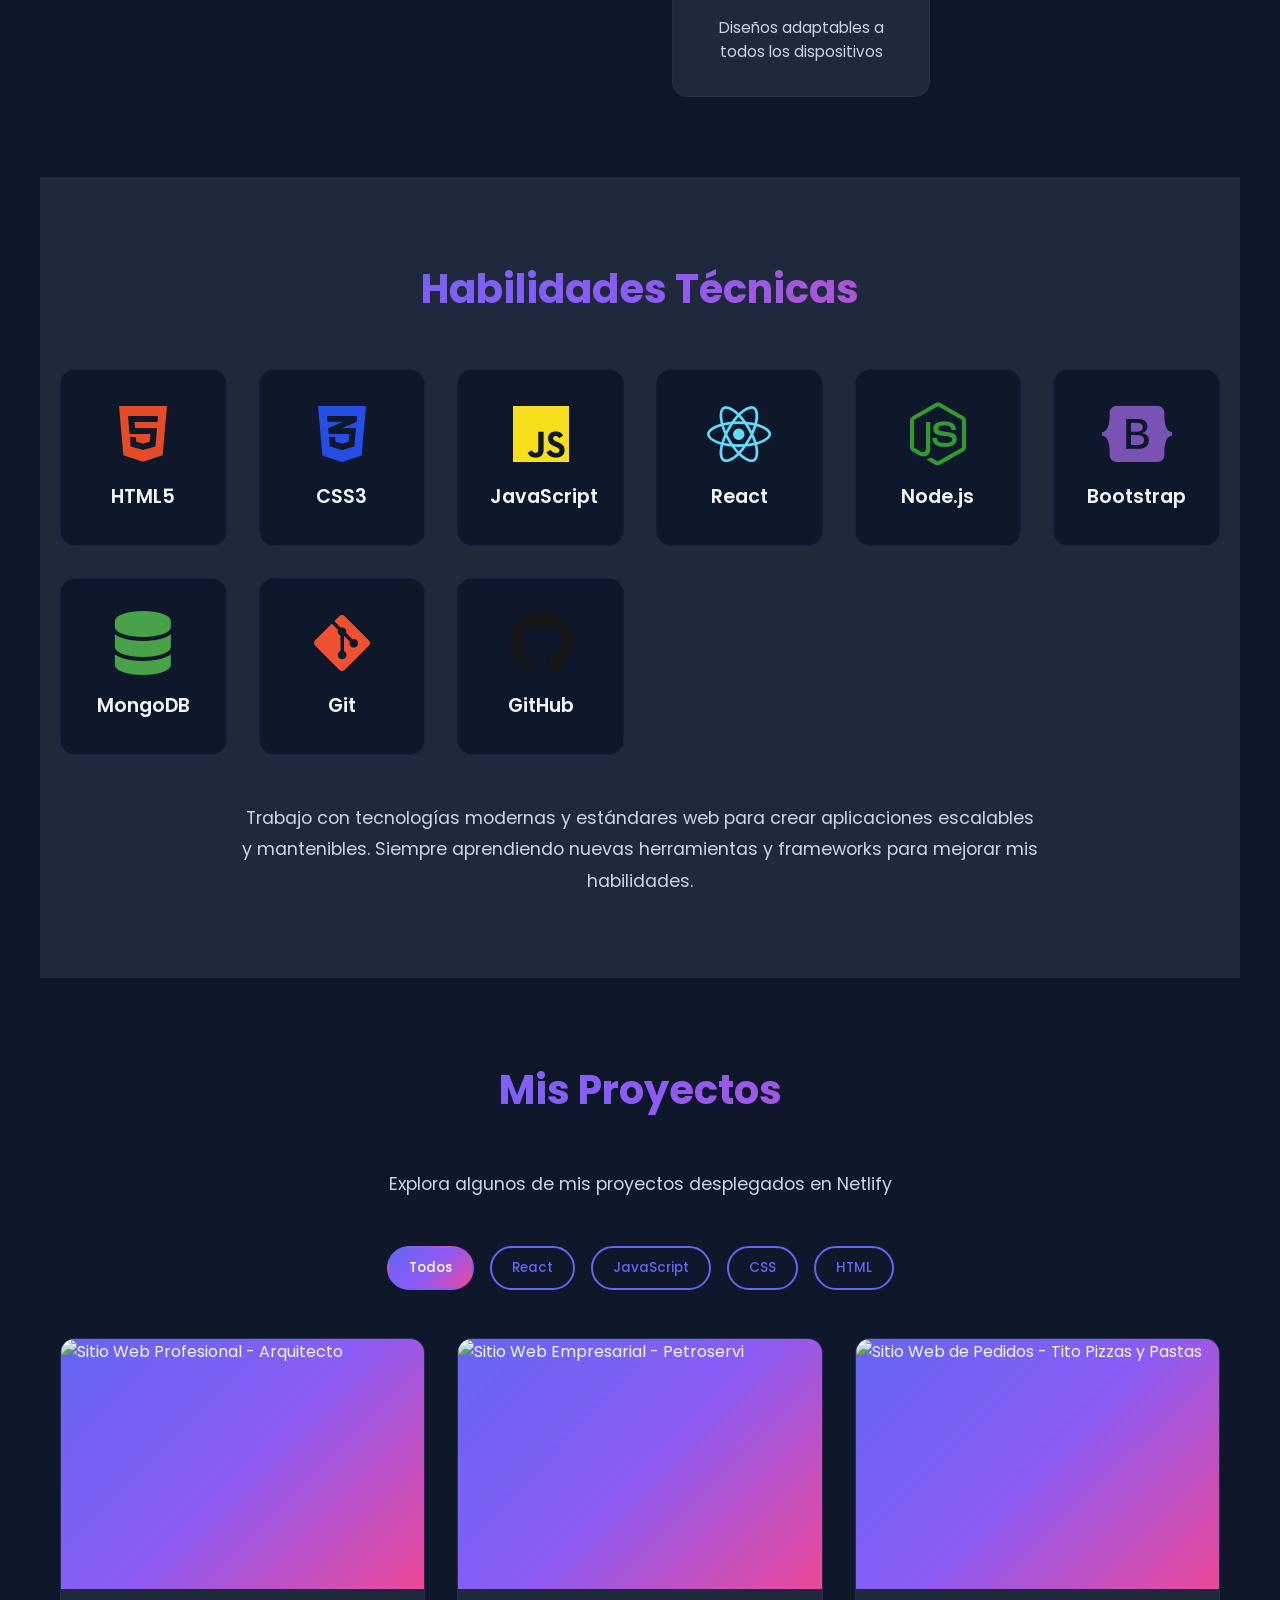
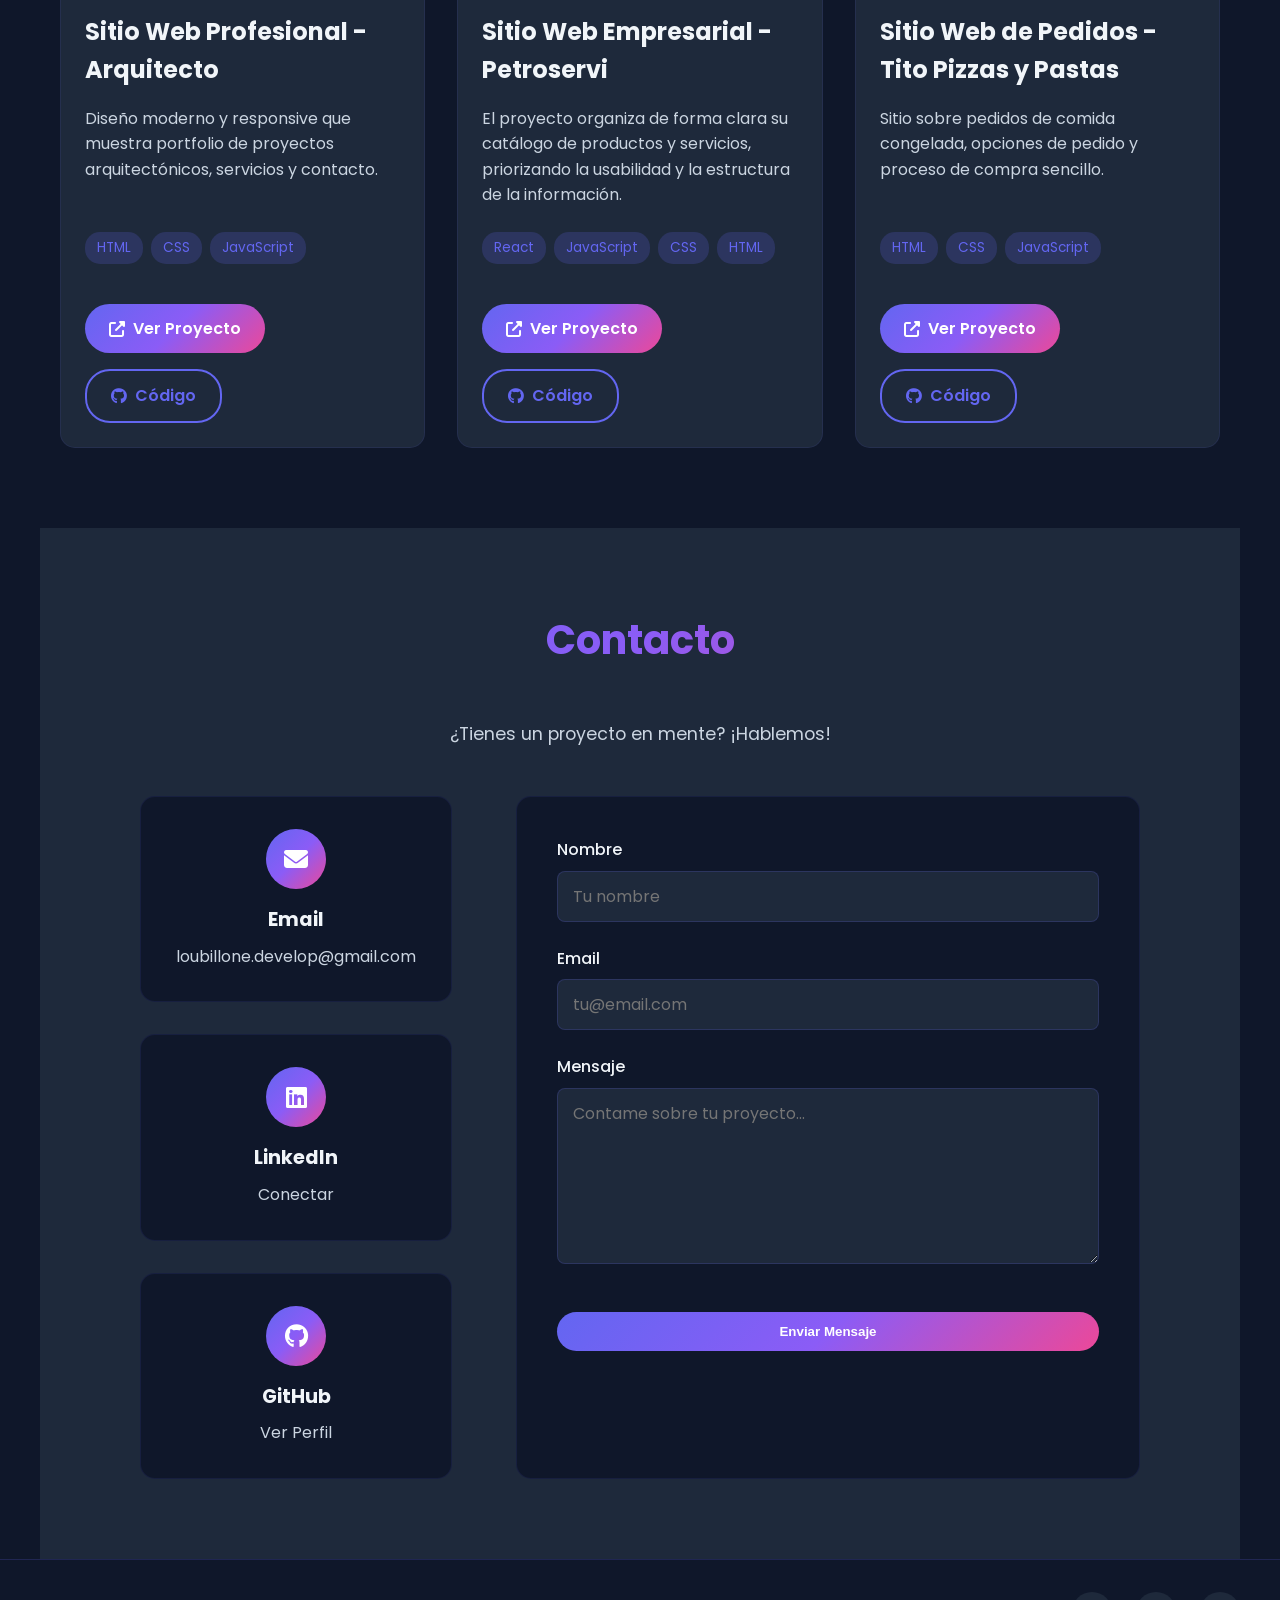
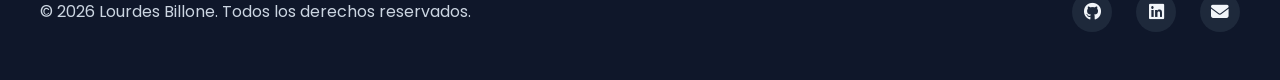
==== commit 9fb53970: "agrego sweet alert para formulario" ====
--- a/index.html
+++ b/index.html
@@ -345,6 +345,8 @@
     </footer>
 
     <script src="https://cdn.jsdelivr.net/npm/@emailjs/browser@4/dist/email.min.js"></script>
+    <script src="https://cdn.jsdelivr.net/npm/sweetalert2@11"></script>
+
     <script src="js/config.js"></script>
     <script src="js/projects.js"></script>
     <script src="js/main.js"></script>
--- a/css/styles.css
+++ b/css/styles.css
@@ -16,7 +16,7 @@
 }
 
 body {
-  font-family: 'Poppins', sans-serif;
+  font-family: "Poppins", sans-serif;
   background-color: var(--dark-bg);
   color: var(--text-primary);
   line-height: 1.6;
@@ -96,7 +96,7 @@
 }
 
 .nav-menu a::after {
-  content: '';
+  content: "";
   position: absolute;
   bottom: -5px;
   left: 0;
@@ -141,18 +141,23 @@
 }
 
 .hero::before {
-  content: '';
+  content: "";
   position: absolute;
   top: -50%;
   right: -50%;
   width: 200%;
   height: 200%;
-  background: radial-gradient(circle, rgba(99, 102, 241, 0.1) 0%, transparent 70%);
+  background: radial-gradient(
+    circle,
+    rgba(99, 102, 241, 0.1) 0%,
+    transparent 70%
+  );
   animation: pulse 15s ease-in-out infinite;
 }
 
 @keyframes pulse {
-  0%, 100% {
+  0%,
+  100% {
     transform: scale(1);
     opacity: 0.5;
   }
@@ -258,7 +263,7 @@
 }
 
 .code-line {
-  font-family: 'Courier New', monospace;
+  font-family: "Courier New", monospace;
   font-size: 1rem;
   line-height: 2;
   color: var(--text-primary);
@@ -299,7 +304,11 @@
 }
 
 @keyframes bounce {
-  0%, 20%, 50%, 80%, 100% {
+  0%,
+  20%,
+  50%,
+  80%,
+  100% {
     transform: translateX(-50%) translateY(0);
   }
   40% {
@@ -364,6 +373,8 @@
   font-size: 1.1rem;
   line-height: 1.8;
   color: var(--text-secondary);
+  text-align: justify;
+  hyphens: auto;
 }
 
 .about-text p {
@@ -381,7 +392,9 @@
   padding: 2rem;
   border-radius: 15px;
   text-align: center;
-  transition: transform 0.3s ease, box-shadow 0.3s ease;
+  transition:
+    transform 0.3s ease,
+    box-shadow 0.3s ease;
   border: 1px solid rgba(99, 102, 241, 0.1);
 }
 
@@ -433,7 +446,9 @@
   padding: 2rem;
   border-radius: 15px;
   text-align: center;
-  transition: transform 0.3s ease, box-shadow 0.3s ease;
+  transition:
+    transform 0.3s ease,
+    box-shadow 0.3s ease;
   border: 1px solid rgba(99, 102, 241, 0.1);
 }
 
@@ -447,6 +462,22 @@
   font-size: 4rem;
   margin-bottom: 1rem;
   transition: transform 0.3s ease;
+  display: flex;
+  align-items: center;
+  justify-content: center;
+}
+
+.skill-icon img {
+  width: 4rem;
+  height: 4rem;
+  object-fit: contain;
+  filter: drop-shadow(0 2px 4px rgba(0, 0, 0, 0.2));
+  display: block;
+  margin: 0 auto;
+}
+
+.skill-icon i {
+  display: block;
 }
 
 .skill-card:hover .skill-icon {
@@ -497,7 +528,7 @@
   cursor: pointer;
   font-weight: 500;
   transition: all 0.3s ease;
-  font-family: 'Poppins', sans-serif;
+  font-family: "Poppins", sans-serif;
 }
 
 .filter-btn:hover {
@@ -522,7 +553,9 @@
   background: var(--dark-card);
   border-radius: 15px;
   overflow: hidden;
-  transition: transform 0.3s ease, box-shadow 0.3s ease;
+  transition:
+    transform 0.3s ease,
+    box-shadow 0.3s ease;
   border: 1px solid rgba(99, 102, 241, 0.1);
   display: flex;
   flex-direction: column;
@@ -655,7 +688,9 @@
   display: inline-flex;
   align-items: center;
   gap: 8px;
-  transition: transform 0.3s ease, box-shadow 0.3s ease;
+  transition:
+    transform 0.3s ease,
+    box-shadow 0.3s ease;
   width: 100%;
   justify-content: center;
 }
@@ -704,7 +739,9 @@
   border-radius: 15px;
   text-align: center;
   border: 1px solid rgba(99, 102, 241, 0.1);
-  transition: transform 0.3s ease, box-shadow 0.3s ease;
+  transition:
+    transform 0.3s ease,
+    box-shadow 0.3s ease;
 }
 
 .info-card:hover {
@@ -769,7 +806,7 @@
   border: 1px solid rgba(99, 102, 241, 0.2);
   border-radius: 8px;
   color: var(--text-primary);
-  font-family: 'Poppins', sans-serif;
+  font-family: "Poppins", sans-serif;
   font-size: 1rem;
   transition: border-color 0.3s ease;
 }
@@ -853,7 +890,8 @@
 }
 
 @keyframes heartbeat {
-  0%, 100% {
+  0%,
+  100% {
     transform: scale(1);
   }
   50% {
@@ -870,7 +908,9 @@
   color: white;
   font-weight: 600;
   cursor: pointer;
-  transition: transform 0.3s ease, box-shadow 0.3s ease;
+  transition:
+    transform 0.3s ease,
+    box-shadow 0.3s ease;
   text-decoration: none;
   display: inline-block;
 }
@@ -1038,4 +1078,3 @@
     font-size: 1.2rem;
   }
 }
-
